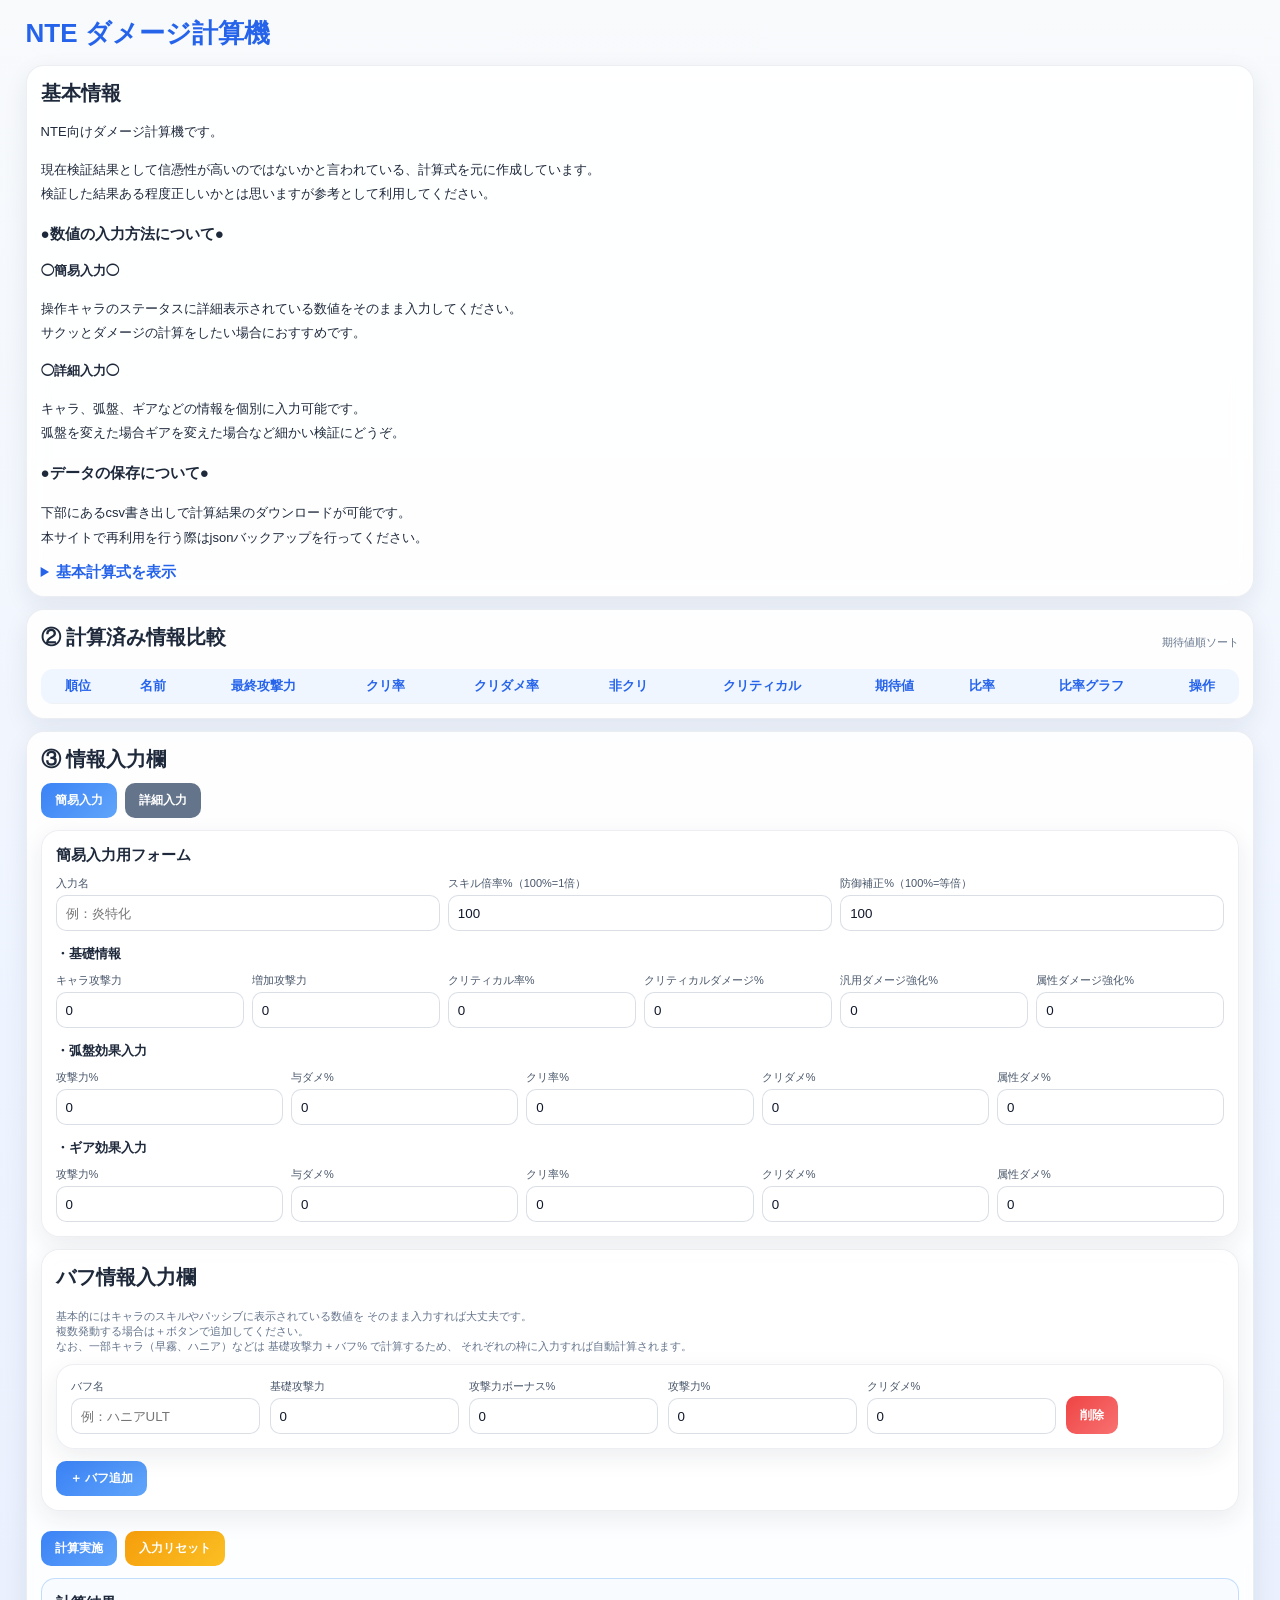
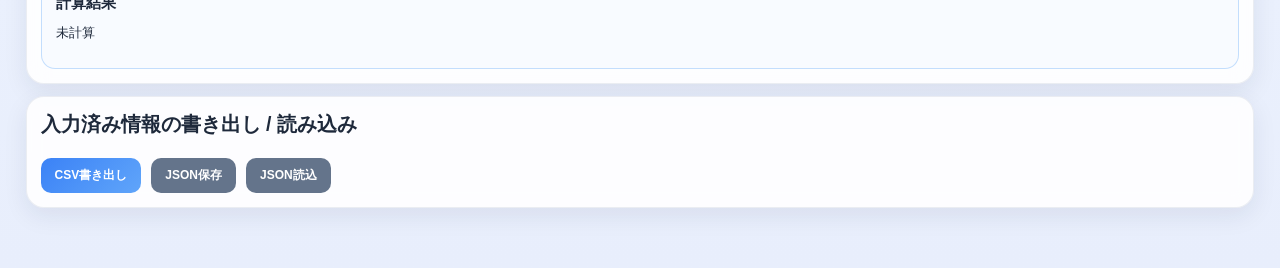
==== index.html @ d24cf403 "Add files via upload" ====
<!DOCTYPE html>
<html lang="ja">
<head>
<meta charset="UTF-8">
<meta name="viewport" content="width=device-width, initial-scale=1.0">
<title>NTE ダメージ計算機</title>
<style>
*{box-sizing:border-box}
body{
  margin:0;
  font-family:"Inter","Segoe UI",sans-serif;
  background:linear-gradient(180deg,#f8fafc,#eef4ff 55%,#e8eefc);
  color:#1e293b;
  font-size:13px;
}
.container{
  width:min(1500px,96%);
  margin:auto;
  padding:16px 0 48px;
}
h1{
  font-size:26px;
  margin:0 0 14px;
  font-weight:800;
  color:#2563eb;
}
.card{
  background:rgba(255,255,255,.88);
  backdrop-filter:blur(10px);
  border:1px solid rgba(148,163,184,.18);
  border-radius:18px;
  padding:14px;
  margin-bottom:12px;
  box-shadow:0 8px 24px rgba(30,41,59,.08);
}
h2,h3,h4{
  margin:0 0 10px;
  color:#1e293b;
}
.grid{display:grid;gap:8px}
.grid-2{grid-template-columns:repeat(auto-fit,minmax(200px,1fr))}
.grid-3{grid-template-columns:repeat(auto-fit,minmax(150px,1fr))}
label{
  display:flex;
  flex-direction:column;
  gap:4px;
  color:#475569;
  font-size:11px;
}
input,textarea{
  background:#ffffff;
  border:1px solid rgba(148,163,184,.35);
  border-radius:10px;
  padding:9px;
  color:#0f172a;
  min-height:36px;
}
input:focus,textarea:focus{
  outline:none;
  border-color:#60a5fa;
  box-shadow:0 0 0 2px rgba(96,165,250,.18);
}
button{
  border:none;
  border-radius:10px;
  padding:9px 14px;
  font-weight:700;
  cursor:pointer;
  transition:.16s;
  font-size:12px;
}
button:hover{
  transform:translateY(-1px);
  filter:brightness(1.04);
}
.primary{background:linear-gradient(135deg,#3b82f6,#60a5fa);color:white}
.success{background:linear-gradient(135deg,#10b981,#34d399);color:white}
.warn{background:linear-gradient(135deg,#f59e0b,#fbbf24);color:white}
.danger{background:linear-gradient(135deg,#ef4444,#f87171);color:white}
.secondary{background:#64748b;color:white}
.flex{display:flex;gap:8px;flex-wrap:wrap}
.table-wrap{overflow:auto;border-radius:12px}
table{width:100%;border-collapse:collapse}
th,td{
  padding:8px;
  text-align:center;
  border-bottom:1px solid rgba(148,163,184,.14);
  white-space:nowrap;
}
th{
  background:#eff6ff;
  position:sticky;
  top:0;
  z-index:1;
  color:#2563eb;
}
tr:hover td{background:#f8fbff}
.result-box{
  background:#f8fbff;
  border:1px solid rgba(96,165,250,.35);
  border-radius:14px;
  padding:14px;
  margin-top:12px;
}
.buff-card{
  background:#f8fbff;
  border:1px solid rgba(148,163,184,.12);
  border-radius:12px;
  padding:10px;
  margin-bottom:8px;
}
summary{
  cursor:pointer;
  font-size:15px;
  font-weight:700;
  color:#2563eb;
}
hr{
  border:none;
  border-top:1px solid rgba(148,163,184,.18);
  margin:10px 0;
}
.rank1 td{
  background:#eff6ff;
  box-shadow:inset 0 0 0 1px rgba(96,165,250,.4);
}
.progress-wrap{
  width:120px;
  height:10px;
  background:#dbeafe;
  border-radius:999px;
  overflow:hidden;
  margin:auto;
}
.progress-bar{
  height:100%;
  background:linear-gradient(90deg,#3b82f6,#93c5fd);
}
.compact-title{
  display:flex;
  justify-content:space-between;
  align-items:center;
  margin-bottom:8px;
}
.small{
  color:#64748b;
  font-size:11px;
}
</style>
</head>
<body>
<div class="container">
  <h1>NTE ダメージ計算機</h1>

  <div class="card">
<h2>基本情報</h2>
<div style="line-height:1.9">
<p>NTE向けダメージ計算機です。</p>
<p>現在検証結果として信憑性が高いのではないかと言われている、計算式を元に作成しています。<br>検証した結果ある程度正しいかとは思いますが参考として利用してください。</p>
<h3>●数値の入力方法について●</h3>
<h4>◯簡易入力◯</h4>
<p>操作キャラのステータスに詳細表示されている数値をそのまま入力してください。<br>サクッとダメージの計算をしたい場合におすすめです。</p>
<h4>◯詳細入力◯</h4>
<p>キャラ、弧盤、ギアなどの情報を個別に入力可能です。<br>弧盤を変えた場合ギアを変えた場合など細かい検証にどうぞ。</p>
<h3>●データの保存について●</h3>
<p>下部にあるcsv書き出しで計算結果のダウンロードが可能です。<br>本サイトで再利用を行う際はjsonバックアップを行ってください。</p>
</div>
<details style="margin-top:12px">
<summary>基本計算式を表示</summary>
<div style="margin-top:12px;line-height:1.9">
<p>●基本計算式●</p>
<p>ダメージ = 攻撃力 × スキル倍率 × ダメージ補正 × クリティカル補正 × 防御補正</p>
<p>① 攻撃力 = 基礎攻撃力 × (1 + 攻撃力バフ%) + ギア攻撃力 + バフなどの実数値加算攻撃力<br>基礎攻撃力 = キャラ攻撃力 + 弧盤攻撃力</p>
<p>② 防御補正 = 敵防御補正（デフォルト1.0）</p>
<p>③ ダメージ補正 = (1 + 加算ダメージバフ)<br>加算ダメージバフ = 汎用ダメージ + 属性ダメージ + 与ダメージ + 特効ダメージ</p>
<p>④ クリティカル補正 = 1 + クリティカルダメージ%</p>
</div>
</details>
</div>

<div class="card">

  <div class="compact-title">
    <h2>② 計算済み情報比較</h2>
    <div class="small">期待値順ソート</div>
  </div>

  <div class="table-wrap">

    <table id="compareTable">

      <thead>
        <tr>
          <th>順位</th>
          <th>名前</th>
          <th>最終攻撃力</th>
          <th>クリ率</th>
          <th>クリダメ率</th>
          <th>非クリ</th>
          <th>クリティカル</th>
          <th>期待値</th>
          <th>比率</th>
          <th>比率グラフ</th>
          <th>操作</th>
        </tr>
      </thead>

      <tbody id="compareTableBody"></tbody>

    </table>

  </div>

</div>

  <div class="card">
    <h2>③ 情報入力欄</h2>

<div class="flex" style="margin-bottom:12px">
  <button class="primary" id="showSimpleBtn" onclick="switchFormMode('simple')">簡易入力</button>
  <button class="secondary" id="showDetailBtn" onclick="switchFormMode('detail')">詳細入力</button>
</div>

<div id="simpleFormSection" class="card">
  <h3>簡易入力用フォーム</h3>

  <div class="grid grid-3">
    <label>入力名
      <input
  type="text"
  id="simpleBuildName"
  placeholder="例：炎特化"
  oninput="this.value=this.value.replace(/'/g,'')">
    </label>

    <label>スキル倍率%（100%=1倍）
      <input type="number" id="simpleSkillMultiplier" value="100">
    </label>

    <label>防御補正%（100%=等倍）
      <input type="number" id="simpleDefMultiplier" value="100">
    </label>
  </div>

  <h4 style="margin-top:14px">・基礎情報</h4>
  <div class="grid grid-3">
    <label>キャラ攻撃力
      <input type="number" id="simpleAtk" value="0">
    </label>

    <label>増加攻撃力
      <input type="number" id="simpleGearFlatAtk" value="0">
    </label>

    <label>クリティカル率%
      <input type="number" id="simpleCritRate" value="0">
    </label>

    <label>クリティカルダメージ%
      <input type="number" id="simpleCritDamage" value="0">
    </label>

    <label>汎用ダメージ強化%
      <input type="number" id="simpleGeneralDamage" value="0">
    </label>

    <label>属性ダメージ強化%
      <input type="number" id="simpleElementDamage" value="0">
    </label>
  </div>

  <h4 style="margin-top:14px">・弧盤効果入力</h4>
  <div class="grid grid-3">
    <label>攻撃力%
      <input type="number" id="simpleArcAtkPercent" value="0">
    </label>

    <label>与ダメ%
      <input type="number" id="simpleArcDamage" value="0">
    </label>

    <label>クリ率%
      <input type="number" id="simpleArcCritRate" value="0">
    </label>

    <label>クリダメ%
      <input type="number" id="simpleArcCritDamage" value="0">
    </label>

    <label>属性ダメ%
      <input type="number" id="simpleArcElement" value="0">
    </label>
  </div>

  <h4 style="margin-top:14px">・ギア効果入力</h4>
  <div class="grid grid-3">
    <label>攻撃力%
      <input type="number" id="simpleGearAtkPercent" value="0">
    </label>

    <label>与ダメ%
      <input type="number" id="simpleGearDamage" value="0">
    </label>

    <label>クリ率%
      <input type="number" id="simpleGearCritRate" value="0">
    </label>

    <label>クリダメ%
      <input type="number" id="simpleGearCritDamage" value="0">
    </label>

    <label>属性ダメ%
      <input type="number" id="simpleGearElement" value="0">
    </label>
  </div>
</div>

<div id="detailFormSection" class="card" style="display:none">
<h3>詳細入力用フォーム</h3>
<div style="margin-top:12px">

    <div class="grid grid-2">
      <label>
        入力名
        <input
  type="text"
  id="buildName"
  placeholder="例：炎ビルド Ver1"
  oninput="this.value=this.value.replace(/'/g,'')">
      </label>

      <label>
        スキル倍率%（100% = 1倍）
        <input type="number" id="skillMultiplier" value="100" step="0.1">
      </label>

      <label>
        防御補正%（100% = 等倍）
        <input type="number" id="defMultiplier" value="100" step="0.1">
      </label>
    </div>

    <h3>【操作キャラ】</h3>
    <div class="grid grid-3">
      <label>攻撃力<input type="number" id="charAtk" value="0"></label>
      <label>クリ率%<input type="number" id="charCrit" value="0"></label>
      <label>クリダメ%<input type="number" id="charCritDmg" value="0"></label>
    </div>

    <h3>【弧盤】</h3>
    <h4>メイン効果</h4>
    <div class="grid grid-3">
      <label>攻撃力<input type="number" id="arcAtk" value="0"></label>
      <label>攻撃力%<input type="number" id="arcAtkPercent" value="0"></label>
      <label>クリ率%<input type="number" id="arcCrit" value="0"></label>
      <label>クリダメ%<input type="number" id="arcCritDmg" value="0"></label>
    </div>

    <h4>効果</h4>
    <div class="grid grid-3">
      <label>攻撃力%<input type="number" id="arcEffectAtk" value="0"></label>
      <label>与ダメ%<input type="number" id="arcDamage" value="0"></label>
      <label>クリダメ%<input type="number" id="arcEffectCritDmg" value="0"></label>
      <label>特効ダメ%<input type="number" id="specialDamage" value="0"></label>
    </div>

    <h3>【ギア】</h3>
    <h4>効果</h4>
    <div class="grid grid-3">
      <label>攻撃力%<input type="number" id="gearAtkPercent" value="0"></label>
      <label>属性ダメ%<input type="number" id="gearElementDamage" value="0"></label>
      <label>クリ率%<input type="number" id="gearCrit" value="0"></label>
      <label>クリダメ%<input type="number" id="gearCritDmg" value="0"></label>
    </div>

    <h4>ステータスバフ</h4>
    <div class="grid grid-3">
      <label>ギア攻撃力(実数値)<input type="number" id="gearFlatAtk" value="0"></label>
      <label>攻撃力%<input type="number" id="gearStatAtkPercent" value="0"></label>
      <label>汎用ダメ%<input type="number" id="gearGeneralDamage" value="0"></label>
      <label>クリ率%<input type="number" id="gearStatCrit" value="0"></label>
      <label>クリダメ%<input type="number" id="gearStatCritDmg" value="0"></label>
    </div>

    </div>
</div>

<div class="card">

  <div class="compact-title">
    <h2>バフ情報入力欄</h2>
  </div>

  <div class="small" style="margin-bottom:10px">

    基本的にはキャラのスキルやパッシブに表示されている数値を
    そのまま入力すれば大丈夫です。<br>

    複数発動する場合は＋ボタンで追加してください。<br>

    なお、一部キャラ（早霧、ハニア）などは
    基礎攻撃力 + バフ% で計算するため、
    それぞれの枠に入力すれば自動計算されます。

  </div>

  <div id="buffContainer"></div>

  <div style="margin-top:10px">

    <button
      type="button"
      class="primary"
      onclick="addBuffCard()">

      ＋ バフ追加

    </button>

  </div>

</div>

    <div class="flex" style="margin-top:20px;align-items:center">
      

      <button class="primary" onclick="calculateDamage()">計算実施</button>
      <button class="warn" onclick="resetForm()">入力リセット</button>
    </div>

    <div class="result-box" id="resultBox">
      <h3>計算結果</h3>
      <div id="resultContent">未計算</div>
      <div id="recommendContent" style="margin-top:12px"></div>
    </div>
  </div>

<!-- =========================================
     保存 / 読込
========================================= -->

<div class="card">

  <div class="compact-title">
    <h2>入力済み情報の書き出し / 読み込み</h2>
  </div>

  <div
    style="
      display:flex;
      gap:10px;
      flex-wrap:wrap;
      margin-top:10px;
    ">

    <button
      class="primary"
      type="button"
      onclick="exportCSV()">

      CSV書き出し

    </button>

    <button
      class="secondary"
      type="button"
      onclick="exportJSON()">

      JSON保存

    </button>

<button
  class="secondary"
  type="button"
  onclick="document.getElementById('jsonFileInput').click()">

  JSON読込

</button>

<input
  id="jsonFileInput"
  type="file"
  accept=".json"
  onchange="importJSON(event)"
  style="display:none">

  </div>

</div>

<script>
/* =========================================
   NTE DAMAGE CALCULATOR
   CLEAN COMPLETE SCRIPT
========================================= */

/* =========================================
   状態管理
========================================= */

let currentFormMode = 'simple';
let savedBuilds = [];

/* =========================================
   共通
========================================= */

function getNumber(id){
  return Number(
    document.getElementById(id)?.value || 0
  );
}

/* =========================================
   フォーム切替
========================================= */

function switchFormMode(mode){

  currentFormMode = mode;

  const simpleSection =
    document.getElementById('simpleFormSection');

  const detailSection =
    document.getElementById('detailFormSection');

  const simpleBtn =
    document.getElementById('showSimpleBtn');

  const detailBtn =
    document.getElementById('showDetailBtn');

  if(simpleSection){
    simpleSection.style.display =
      mode === 'simple'
        ? 'block'
        : 'none';
  }

  if(detailSection){
    detailSection.style.display =
      mode === 'detail'
        ? 'block'
        : 'none';
  }

  if(simpleBtn){
    simpleBtn.className =
      mode === 'simple'
        ? 'primary'
        : 'secondary';
  }

  if(detailBtn){
    detailBtn.className =
      mode === 'detail'
        ? 'primary'
        : 'secondary';
  }
}

/* =========================================
   バフ取得
========================================= */

function getBuffs(){


  const buffs = [];

  document
    .querySelectorAll('.buff-row')
    .forEach(row => {

      buffs.push({

name:
  row.querySelector('.buff-name')
    ?.value || '',

        baseAtk:
          Number(
            row.querySelector('.buff-base-atk')
              ?.value || 0
          ),

        skillAtk:
          Number(
            row.querySelector('.buff-ratio')
              ?.value || 0
          ),

        atkPercent:
          Number(
            row.querySelector('.buff-atk-percent')
              ?.value || 0
          ),

        critDmg:
          Number(
            row.querySelector('.buff-crit-dmg')
              ?.value || 0
          )

      });

    });

  return buffs;
}

/* =========================================
   メイン計算
========================================= */

function calculateDamage(){

  let buildName = '未命名';

  let finalAtk = 0;

  let critRate = 0;
  let critDamage = 0;

let additiveDamage = 0;

let atkPercent = 0;

let skillMultiplier = 1;
let defenseMultiplier = 1;

  /* =====================================
     簡易入力
  ===================================== */

  if(currentFormMode === 'simple'){

    buildName =
      document.getElementById(
        'simpleBuildName'
      )?.value.trim();

    if(!buildName){
      alert('入力名を設定してください');
      return;
    }

    const characterAtk =
      getNumber('simpleAtk');

    const gearFlatAtk =
      getNumber('simpleGearFlatAtk');

    atkPercent = (

      getNumber('simpleArcAtkPercent') +

      getNumber('simpleGearAtkPercent') +

      getBuffs().reduce(
        (sum,b)=>sum+b.atkPercent,
        0
      )

    ) / 100;

    critRate = Math.min(
      100,

      getNumber('simpleCritRate') +

      getNumber('simpleArcCritRate') +

      getNumber('simpleGearCritRate')

    );

    critDamage = (

      getNumber('simpleCritDamage') +

      getNumber('simpleArcCritDamage') +

      getNumber('simpleGearCritDamage') +

      getBuffs().reduce(
        (sum,b)=>sum+b.critDmg,
        0
      )

    ) / 100;

    additiveDamage = (

      getNumber('simpleGeneralDamage') +

      getNumber('simpleElementDamage') +

      getNumber('simpleArcDamage') +

      getNumber('simpleArcElement') +

      getNumber('simpleGearDamage') +

      getNumber('simpleGearElement')

    ) / 100;

    skillMultiplier =
      getNumber(
        'simpleSkillMultiplier'
      ) / 100;

    defenseMultiplier =
      getNumber(
        'simpleDefMultiplier'
      ) / 100;

    const flatBuffAtk =
      getBuffs().reduce(
        (sum,b)=>
          sum + (
            b.baseAtk *
            (b.skillAtk / 100)
          ),
        0
      );

    finalAtk =

      (
        characterAtk *
        (1 + atkPercent)
      )

      +

      gearFlatAtk

      +

      flatBuffAtk;
  }

  /* =====================================
     詳細入力
  ===================================== */

  else {

    buildName =
      document.getElementById(
        'buildName'
      )?.value.trim();

    if(!buildName){
      alert('入力名を設定してください');
      return;
    }

    const charAtk =
      getNumber('charAtk');

    const arcAtk =
      getNumber('arcAtk');

    const baseAtk =
      charAtk + arcAtk;

    atkPercent = (

      getNumber('arcAtkPercent') +

      getNumber('arcEffectAtk') +

      getNumber('gearAtkPercent') +

      getNumber('gearStatAtkPercent') +

      getBuffs().reduce(
        (sum,b)=>sum+b.atkPercent,
        0
      )

    ) / 100;

    const flatGearAtk =
      getNumber('gearFlatAtk');

    const flatSkillAtk =
      getBuffs().reduce(
        (sum,b)=>
          sum + (
            b.baseAtk *
            (b.skillAtk / 100)
          ),
        0
      );

    finalAtk =

      (
        baseAtk *
        (1 + atkPercent)
      )

      +

      flatGearAtk

      +

      flatSkillAtk;

    additiveDamage = (

      getNumber('gearGeneralDamage') +

      getNumber('gearElementDamage') +

      getNumber('arcDamage') +

      getNumber('specialDamage')

    ) / 100;

    critRate = Math.min(
      100,

      getNumber('charCrit') +

      getNumber('arcCrit') +

      getNumber('gearCrit') +

      getNumber('gearStatCrit')
    );

    critDamage = (

      getNumber('charCritDmg') +

      getNumber('arcCritDmg') +

      getNumber('arcEffectCritDmg') +

      getNumber('gearCritDmg') +

      getNumber('gearStatCritDmg') +

      getBuffs().reduce(
        (sum,b)=>sum+b.critDmg,
        0
      )

    ) / 100;

    skillMultiplier =
      getNumber('skillMultiplier') / 100;

    defenseMultiplier =
      getNumber('defMultiplier') / 100;
  }

const atkPercentDisplay =
  (atkPercent * 100).toFixed(1);

const additiveDamageDisplay =
  (additiveDamage * 100).toFixed(1);

const critDamageDisplay =
  (critDamage * 100).toFixed(1);

  /* =====================================
     ダメージ計算
  ===================================== */

  const damageMultiplier =
    1 + additiveDamage;

  const expectedCritMultiplier =
    1 + (
      (critRate / 100)
      * critDamage
    );

  const nonCritDamage =

    finalAtk

    *

    skillMultiplier

    *

    damageMultiplier

    *

    defenseMultiplier;

  const critDamageValue =

    nonCritDamage

    *

    (1 + critDamage);

  const expectedDamage =

    nonCritDamage

    *

    expectedCritMultiplier;

/* =====================================
   伸び率分析
===================================== */

const currentExpected =
  expectedDamage;

/* 攻撃% +1% */

const atkUpExpected =

  (
    nonCritDamage
    *
    (
      (
        finalAtk * 0.01
      ) / finalAtk
      + 1
    )
  )

  *

  expectedCritMultiplier;

/* ダメバフ +1% */

const dmgBuffExpected =

  finalAtk

  *

  skillMultiplier

  *

  (damageMultiplier + 0.01)

  *

  defenseMultiplier

  *

  expectedCritMultiplier;

/* クリダメ +1% */

const critDmgExpected =

  nonCritDamage

  *

  (
    1 +
    (
      (critRate / 100)
      *
      (critDamage + 0.01)
    )
  );

/* 上昇率 */

const atkGain =
  atkUpExpected -
  currentExpected;

const dmgGain =
  dmgBuffExpected -
  currentExpected;

const critGain =
  critDmgExpected -
  currentExpected;

/* 最大判定 */

let recommendText = '';

if(
  atkGain >= dmgGain &&
  atkGain >= critGain
){

  recommendText =
    '現在は「攻撃力%」を伸ばす効率が最も高いです。';

}
else if(
  dmgGain >= critGain
){

  recommendText =
    '現在は「ダメージバフ」を伸ばす効率が最も高いです。';

}
else{

  recommendText =
    '現在は「クリティカルダメージ」を伸ばす効率が最も高いです。';

}

/* =====================================
   結果表示
===================================== */

document.getElementById(
  'resultContent'
).innerHTML = `

  <p>
    <b>最終攻撃力:</b>
    ${Math.round(finalAtk).toLocaleString()}
  </p>

  <p style="font-size:12px;color:#64748b">
    (
      基礎攻撃力 × (1 + 攻撃力%)
    )
    + 実数攻撃力
  </p>

  <p style="font-size:12px;color:#64748b">
    (
      ${Math.round(
        currentFormMode === 'simple'
          ? getNumber('simpleAtk')
          : (
              getNumber('charAtk') +
              getNumber('arcAtk')
            )
      ).toLocaleString()}
      ×
      (1 + ${atkPercentDisplay}%)
    )
    +
    ${Math.round(
      currentFormMode === 'simple'
        ? getNumber('simpleGearFlatAtk')
        : getNumber('gearFlatAtk')
    ).toLocaleString()}
  </p>

  <hr>

  <p>
    <b>非クリダメージ:</b>
    ${Math.round(nonCritDamage).toLocaleString()}
  </p>

  <p style="font-size:12px;color:#64748b">
    ${Math.round(finalAtk).toLocaleString()}
    ×
    ${skillMultiplier.toFixed(2)}
    ×
    (1 + ${additiveDamageDisplay}%)
    ×
    ${defenseMultiplier.toFixed(2)}
  </p>

  <hr>

  <p>
    <b>クリティカルダメージ:</b>
    ${Math.round(critDamageValue).toLocaleString()}
  </p>

  <p style="font-size:12px;color:#64748b">
    ${Math.round(nonCritDamage).toLocaleString()}
    ×
    (1 + ${critDamageDisplay}%)
  </p>

  <hr>

  <p>
    <b>期待値ダメージ:</b>
    ${Math.round(expectedDamage).toLocaleString()}
  </p>

  <p style="font-size:12px;color:#64748b">
    ${Math.round(nonCritDamage).toLocaleString()}
    ×
    (
      1 +
      (
        ${critRate.toFixed(1)}%
        ×
        ${critDamageDisplay}%
      )
    )
  </p>

  <hr>

  <div class="formula-box">

    <b>推奨分析</b><br><br>

    ${recommendText}<br><br>

    攻撃力% +1%：
    +${Math.round(atkGain).toLocaleString()}<br>

    ダメージバフ +1%：
    +${Math.round(dmgGain).toLocaleString()}<br>

    クリダメ +1%：
    +${Math.round(critGain).toLocaleString()}

    <br><br>

    現在比率<br>

    攻撃力%：
    ${atkPercentDisplay}%<br>

    ダメージバフ：
    ${additiveDamageDisplay}%<br>

    クリダメ：
    ${critDamageDisplay}%

    ${
      critRate < 70
      ? `
      <br><br>
      <span style="color:#f59e0b">
        ※クリティカル率が低めです
      </span>
      `
      : ''
    }

    ${
      critRate >= 100
      ? `
      <br><br>
      <span style="color:#ef4444">
        ※クリティカル率が100%を超えています
      </span>
      `
      : ''
    }

  </div>

`;

  /* =====================================
     保存
  ===================================== */

const buildData = {

  mode: currentFormMode,

  buildName,

  finalAtk,

  critRate,

  critDamage,

  additiveDamage,

  skillMultiplier,

  defenseMultiplier,

  nonCritDamage,

  critDamageValue,

  expectedDamage,

  formData: collectCurrentFormData(),

  buffs: getBuffs()

};

  const existingIndex =
    savedBuilds.findIndex(
      b => b.buildName === buildName
    );

  if(existingIndex >= 0){

    savedBuilds[existingIndex] =
      buildData;

  }else{

    savedBuilds.push(buildData);

  }

  renderBuildTable();

localStorage.setItem(
  'nte_saved_builds',
  JSON.stringify(savedBuilds)
);
}

function collectCurrentFormData(){

  const data = {};

  document
    .querySelectorAll('input')
    .forEach(el => {

      if(el.id){

        data[el.id] = el.value;

      }

    });

  return data;
}

function loadBuild(name){

  const build =
    savedBuilds.find(
      b => b.buildName === name
    );

  if(!build) return;

  /* =========================
     フォーム切替
  ========================= */

  switchFormMode(build.mode);

  /* =========================
     入力復元
  ========================= */

  Object.entries(build.formData)
    .forEach(([id,value]) => {

      const el =
        document.getElementById(id);

      if(el){

        el.value = value;

      }

    });

  /* =========================
     バフ復元
  ========================= */

  const wrap =
    document.getElementById(
      'buffContainer'
    );

  wrap.innerHTML = '';

  if(build.buffs?.length){

    build.buffs.forEach(buff => {

      addBuffCard();

      const rows =
        document.querySelectorAll(
          '.buff-row'
        );

      const row =
        rows[rows.length - 1];

      row.querySelector(
        '.buff-name'
      ).value =
        buff.name || '';

      row.querySelector(
        '.buff-base-atk'
      ).value =
        buff.baseAtk || 0;

      row.querySelector(
        '.buff-ratio'
      ).value =
        buff.skillAtk || 0;

      row.querySelector(
        '.buff-atk-percent'
      ).value =
        buff.atkPercent || 0;

      row.querySelector(
        '.buff-crit-dmg'
      ).value =
        buff.critDmg || 0;

    });

  } else {

    addBuffCard();

  }

  calculateDamage();
}

/* =========================================
   比較テーブル
========================================= */

function renderBuildTable(){

  const tbody =
    document.getElementById(
      'compareTableBody'
    );

  if(!tbody) return;

  tbody.innerHTML = '';

  if(savedBuilds.length === 0){
    return;
  }

  savedBuilds.sort(
    (a,b)=>
      b.expectedDamage -
      a.expectedDamage
  );

  const topDamage =
    savedBuilds[0].expectedDamage;

  savedBuilds.forEach((b,index)=>{

    const ratio =
      (
        b.expectedDamage /
        topDamage
      ) * 100;

    const tr =
      document.createElement('tr');

    if(index === 0){
      tr.classList.add('rank1');
    }

    tr.innerHTML = `

      <td>${index + 1}</td>

      <td>${b.buildName}</td>

      <td>${Math.round(b.finalAtk).toLocaleString()}</td>

      <td>${b.critRate.toFixed(1)}%</td>

      <td>${(b.critDamage*100).toFixed(1)}%</td>

      <td>${Math.round(b.nonCritDamage).toLocaleString()}</td>

      <td>${Math.round(b.critDamageValue).toLocaleString()}</td>

      <td>${Math.round(b.expectedDamage).toLocaleString()}</td>

      <td>${ratio.toFixed(1)}%</td>

      <td>
        <div class="progress-wrap">
          <div
            class="progress-bar"
            style="width:${ratio}%">
          </div>
        </div>
      </td>

<td>

  <button
    class="secondary"
    onclick="loadBuild('${b.buildName}')">

    読込

  </button>

  <button
    class="danger"
    onclick="deleteBuild('${b.buildName}')">

    削除

  </button>

</td>
    `;

    tbody.appendChild(tr);

  });
}

/* =========================================
   削除
========================================= */

function deleteBuild(name){

  savedBuilds =
    savedBuilds.filter(
      b => b.buildName !== name
    );

  renderBuildTable();
}

/* =========================================
   バフカード追加
========================================= */

function addBuffCard(){

  const wrap =
    document.getElementById('buffContainer');

  if(!wrap) return;

  const div =
    document.createElement('div');

  div.className = 'buff-row card';

  div.style.marginTop = '10px';

  div.innerHTML = `

    <div
      class="buff-inline"
      style="
        display:flex;
        gap:10px;
        flex-wrap:wrap;
        align-items:flex-end;
      ">

      <label style="min-width:140px">
        バフ名
        <input
          type="text"
          class="buff-name"
          placeholder="例：ハニアULT">
      </label>

      <label>
        基礎攻撃力
        <input
          type="number"
          class="buff-base-atk"
          value="0">
      </label>

      <label>
        攻撃力ボーナス%
        <input
          type="number"
          class="buff-ratio"
          value="0">
      </label>

      <label>
        攻撃力%
        <input
          type="number"
          class="buff-atk-percent"
          value="0">
      </label>

      <label>
        クリダメ%
        <input
          type="number"
          class="buff-crit-dmg"
          value="0">
      </label>

      <button
        class="danger"
        type="button"
        onclick="this.closest('.buff-row').remove()"
        style="height:38px">

        削除

      </button>

    </div>

  `;

  wrap.appendChild(div);
}

/* =========================================
   初期化
========================================= */

window.addEventListener('DOMContentLoaded', () => {

  switchFormMode('simple');

  /* 初期バフ1個 */

  if(
    document.querySelectorAll('.buff-row')
      .length === 0
  ){
    addBuffCard();
  }

  /* =========================
     自動保存読込
  ========================= */

  const autoSave =
    localStorage.getItem(
      'nte_saved_builds'
    );

  if(autoSave){

    try{

      savedBuilds =
        JSON.parse(autoSave);

    }catch(e){

      console.error(e);

    }

  }

  /* =========================
     テーブル描画
  ========================= */

  renderBuildTable();

});

/* =========================================
   CSV書き出し
========================================= */

function exportCSV(){

  if(savedBuilds.length === 0){

    alert('保存データがありません');

    return;
  }

  const sorted = [...savedBuilds]
    .sort(
      (a,b)=>
        b.expectedDamage -
        a.expectedDamage
    );

  const topDamage =
    sorted[0].expectedDamage;

  const rows = [];

  rows.push([

    '順位',
    '名前',
    '最終攻撃力',
    'クリ率',
    'クリダメ率',
    '非クリ',
    'クリティカル',
    '期待値',
    '比率',
    '比率グラフ',
    '操作'

  ]);

  sorted.forEach((b,index)=>{

    const ratio =
      (
        b.expectedDamage /
        topDamage
      ) * 100;

    const graph =
      '■'.repeat(
        Math.max(
          1,
          Math.round(ratio / 5)
        )
      );

    rows.push([

      index + 1,

      b.buildName,

      Math.round(b.finalAtk),

      `${b.critRate.toFixed(1)}%`,

      `${(b.critDamage * 100).toFixed(1)}%`,

      Math.round(b.nonCritDamage),

      Math.round(b.critDamageValue),

      Math.round(b.expectedDamage),

      `${ratio.toFixed(1)}%`,

      graph,

      ''

    ]);

  });

  const csv = rows
    .map(r =>
      r.map(v =>
        `"${String(v).replace(/"/g,'""')}"`
      ).join(',')
    )
    .join('\n');

  const blob =
    new Blob(
      [csv],
      {type:'text/csv;charset=utf-8;'}
    );

  const url =
    URL.createObjectURL(blob);

  const a =
    document.createElement('a');

  a.href = url;

  a.download =
    'nte_damage_compare.csv';

  a.click();

  URL.revokeObjectURL(url);
}

/* =========================================
   JSON保存
========================================= */

function exportJSON(){

  if(savedBuilds.length === 0){

    alert('保存データがありません');

    return;
  }

  const data = {

    version: 1,

    exportDate:
      new Date().toISOString(),

    builds:
      savedBuilds

  };

  const json =
    JSON.stringify(
      data,
      null,
      2
    );

  const blob =
    new Blob(
      [json],
      {
        type:'application/json'
      }
    );

  const url =
    URL.createObjectURL(blob);

  const a =
    document.createElement('a');

  a.href = url;

  a.download =
    'nte_damage_backup.json';

  a.click();

  URL.revokeObjectURL(url);
}

/* =========================================
   JSON読込
========================================= */

function importJSON(event){

  const file =
    event.target.files[0];

  if(!file) return;

  const reader =
    new FileReader();

  reader.onload = e => {

    try{

      const json =
        JSON.parse(e.target.result);

      if(
        !json.builds ||
        !Array.isArray(json.builds)
      ){

        alert(
          '不正なJSONです'
        );

        return;
      }

      savedBuilds =
        json.builds;

      renderBuildTable();

      /* 最初のデータを自動読込 */

      if(savedBuilds.length > 0){

        loadBuild(
          savedBuilds[0].buildName
        );

      }

      alert(
        'JSONを読み込みました'
      );

    }catch(error){

      console.error(error);

      alert(
        'JSON読込に失敗しました'
      );

    }

  };

  reader.readAsText(file);
}

function resetForm(){

  /* =====================================
     簡易入力フォーム
  ===================================== */

  document
    .querySelectorAll(
      '#simpleFormSection input'
    )
    .forEach(el => {

      if(el.type === 'number'){

        if(
          el.id === 'simpleSkillMultiplier' ||
          el.id === 'simpleDefMultiplier'
        ){

          el.value = 100;

        }else{

          el.value = 0;

        }

      }else{

        el.value = '';

      }

    });

  /* =====================================
     詳細入力フォーム
  ===================================== */

  document
    .querySelectorAll(
      '#detailFormSection input'
    )
    .forEach(el => {

      if(el.type === 'number'){

        if(
          el.id === 'skillMultiplier' ||
          el.id === 'defMultiplier'
        ){

          el.value = 100;

        }else{

          el.value = 0;

        }

      }else{

        el.value = '';

      }

    });

  /* =====================================
     バフフォーム
  ===================================== */

  const buffContainer =
    document.getElementById(
      'buffContainer'
    );

  buffContainer.innerHTML = '';

  addBuffCard();

  /* =====================================
     結果表示
  ===================================== */

  document.getElementById(
    'resultContent'
  ).innerHTML = '未計算';

  document.getElementById(
    'recommendContent'
  ).innerHTML = '';
}
function deleteBuild(name){

  savedBuilds =
    savedBuilds.filter(
      b => b.buildName !== name
    );

  renderBuildTable();

  localStorage.setItem(
    'nte_saved_builds',
    JSON.stringify(savedBuilds)
  );
}
</script>
</body>
</html>
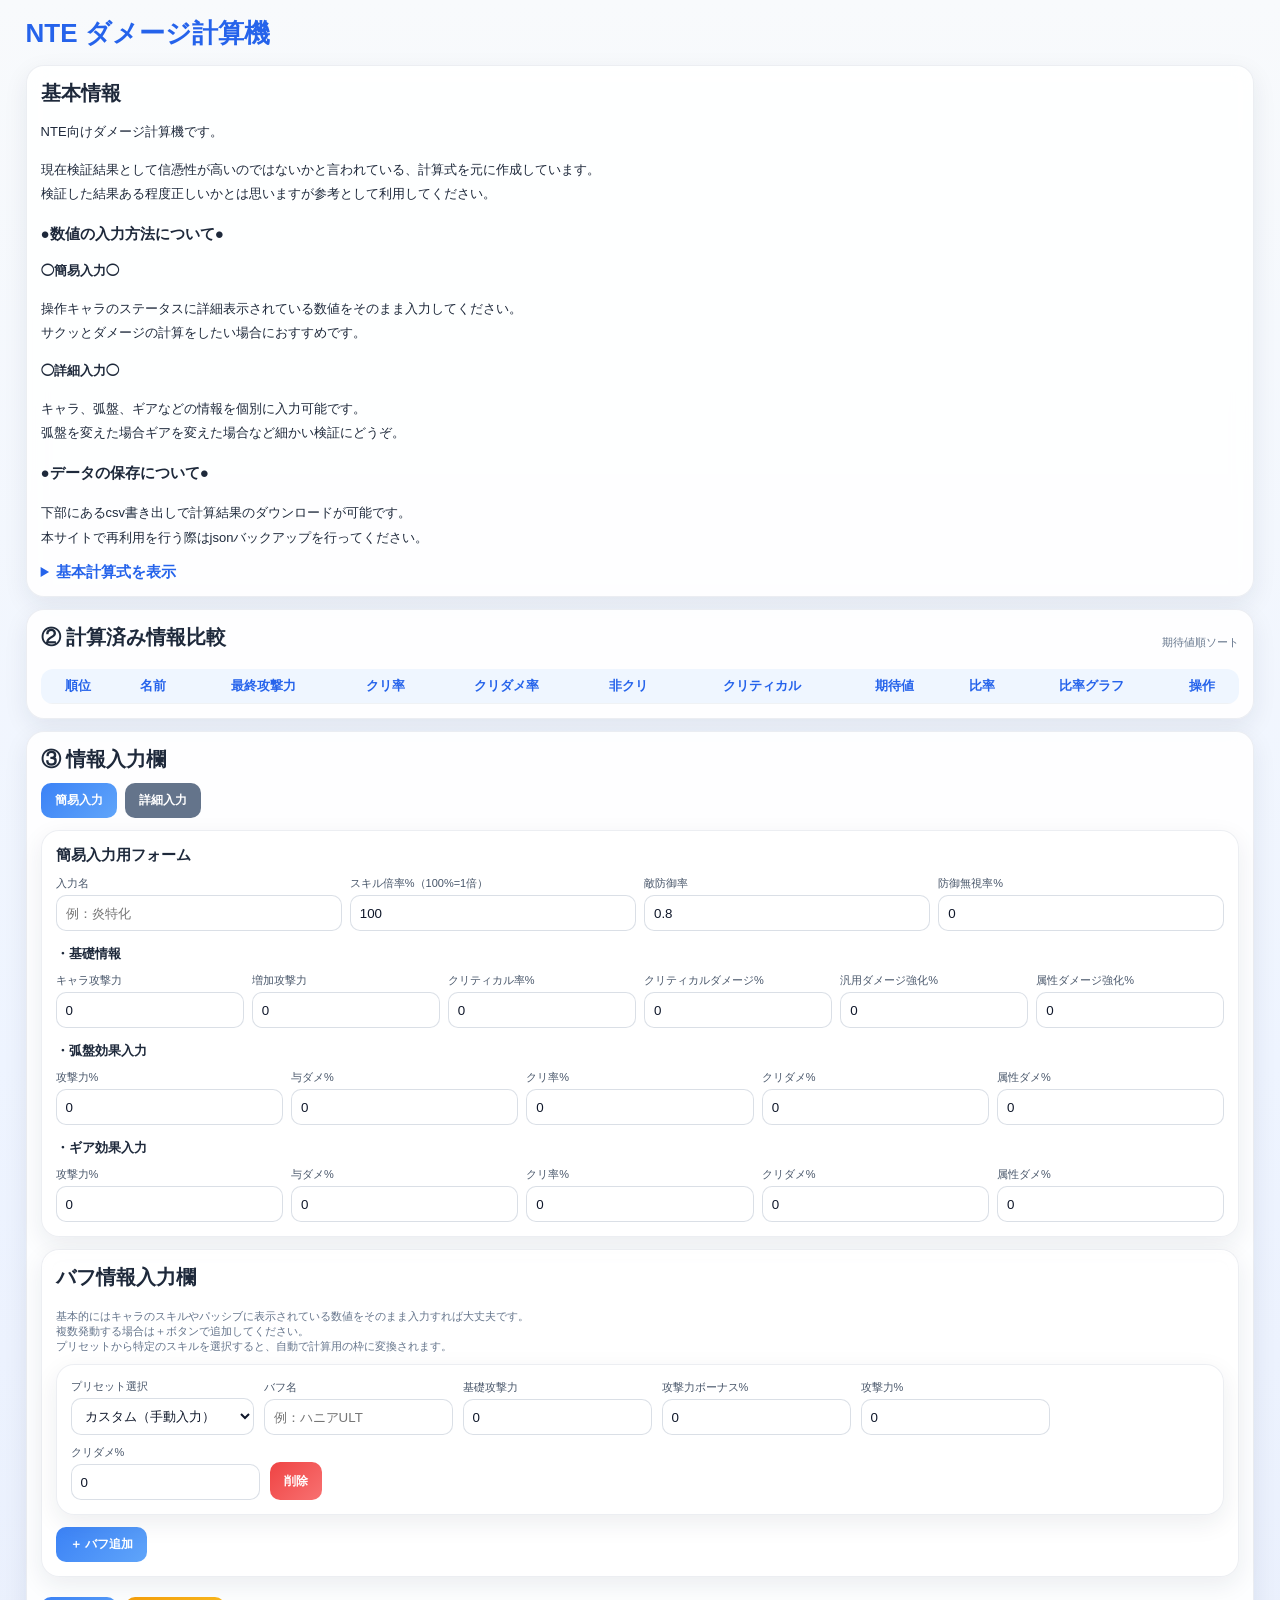
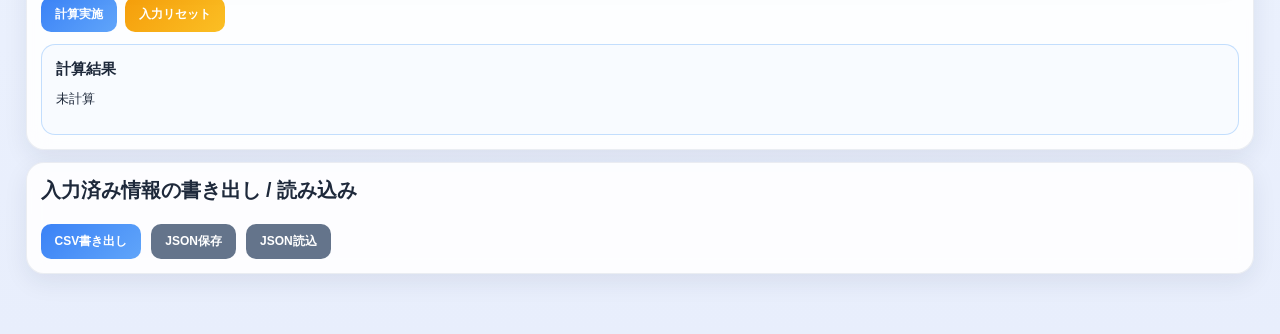
==== commit 137a563f: "Add files via upload 全体的にファイル形式を刷新。 バフリスト弧盤リストはまだ作成中。" ====
--- a/index.html
+++ b/index.html
@@ -1,1943 +1,243 @@
-<!DOCTYPE html>
-<html lang="ja">
-<head>
-<meta charset="UTF-8">
-<meta name="viewport" content="width=device-width, initial-scale=1.0">
-<title>NTE ダメージ計算機</title>
-<style>
-*{box-sizing:border-box}
-body{
-  margin:0;
-  font-family:"Inter","Segoe UI",sans-serif;
-  background:linear-gradient(180deg,#f8fafc,#eef4ff 55%,#e8eefc);
-  color:#1e293b;
-  font-size:13px;
-}
-.container{
-  width:min(1500px,96%);
-  margin:auto;
-  padding:16px 0 48px;
-}
-h1{
-  font-size:26px;
-  margin:0 0 14px;
-  font-weight:800;
-  color:#2563eb;
-}
-.card{
-  background:rgba(255,255,255,.88);
-  backdrop-filter:blur(10px);
-  border:1px solid rgba(148,163,184,.18);
-  border-radius:18px;
-  padding:14px;
-  margin-bottom:12px;
-  box-shadow:0 8px 24px rgba(30,41,59,.08);
-}
-h2,h3,h4{
-  margin:0 0 10px;
-  color:#1e293b;
-}
-.grid{display:grid;gap:8px}
-.grid-2{grid-template-columns:repeat(auto-fit,minmax(200px,1fr))}
-.grid-3{grid-template-columns:repeat(auto-fit,minmax(150px,1fr))}
-label{
-  display:flex;
-  flex-direction:column;
-  gap:4px;
-  color:#475569;
-  font-size:11px;
-}
-input,textarea{
-  background:#ffffff;
-  border:1px solid rgba(148,163,184,.35);
-  border-radius:10px;
-  padding:9px;
-  color:#0f172a;
-  min-height:36px;
-}
-input:focus,textarea:focus{
-  outline:none;
-  border-color:#60a5fa;
-  box-shadow:0 0 0 2px rgba(96,165,250,.18);
-}
-button{
-  border:none;
-  border-radius:10px;
-  padding:9px 14px;
-  font-weight:700;
-  cursor:pointer;
-  transition:.16s;
-  font-size:12px;
-}
-button:hover{
-  transform:translateY(-1px);
-  filter:brightness(1.04);
-}
-.primary{background:linear-gradient(135deg,#3b82f6,#60a5fa);color:white}
-.success{background:linear-gradient(135deg,#10b981,#34d399);color:white}
-.warn{background:linear-gradient(135deg,#f59e0b,#fbbf24);color:white}
-.danger{background:linear-gradient(135deg,#ef4444,#f87171);color:white}
-.secondary{background:#64748b;color:white}
-.flex{display:flex;gap:8px;flex-wrap:wrap}
-.table-wrap{overflow:auto;border-radius:12px}
-table{width:100%;border-collapse:collapse}
-th,td{
-  padding:8px;
-  text-align:center;
-  border-bottom:1px solid rgba(148,163,184,.14);
-  white-space:nowrap;
-}
-th{
-  background:#eff6ff;
-  position:sticky;
-  top:0;
-  z-index:1;
-  color:#2563eb;
-}
-tr:hover td{background:#f8fbff}
-.result-box{
-  background:#f8fbff;
-  border:1px solid rgba(96,165,250,.35);
-  border-radius:14px;
-  padding:14px;
-  margin-top:12px;
-}
-.buff-card{
-  background:#f8fbff;
-  border:1px solid rgba(148,163,184,.12);
-  border-radius:12px;
-  padding:10px;
-  margin-bottom:8px;
-}
-summary{
-  cursor:pointer;
-  font-size:15px;
-  font-weight:700;
-  color:#2563eb;
-}
-hr{
-  border:none;
-  border-top:1px solid rgba(148,163,184,.18);
-  margin:10px 0;
-}
-.rank1 td{
-  background:#eff6ff;
-  box-shadow:inset 0 0 0 1px rgba(96,165,250,.4);
-}
-.progress-wrap{
-  width:120px;
-  height:10px;
-  background:#dbeafe;
-  border-radius:999px;
-  overflow:hidden;
-  margin:auto;
-}
-.progress-bar{
-  height:100%;
-  background:linear-gradient(90deg,#3b82f6,#93c5fd);
-}
-.compact-title{
-  display:flex;
-  justify-content:space-between;
-  align-items:center;
-  margin-bottom:8px;
-}
-.small{
-  color:#64748b;
-  font-size:11px;
-}
-</style>
-</head>
-<body>
-<div class="container">
-  <h1>NTE ダメージ計算機</h1>
-
-  <div class="card">
-<h2>基本情報</h2>
-<div style="line-height:1.9">
-<p>NTE向けダメージ計算機です。</p>
-<p>現在検証結果として信憑性が高いのではないかと言われている、計算式を元に作成しています。<br>検証した結果ある程度正しいかとは思いますが参考として利用してください。</p>
-<h3>●数値の入力方法について●</h3>
-<h4>◯簡易入力◯</h4>
-<p>操作キャラのステータスに詳細表示されている数値をそのまま入力してください。<br>サクッとダメージの計算をしたい場合におすすめです。</p>
-<h4>◯詳細入力◯</h4>
-<p>キャラ、弧盤、ギアなどの情報を個別に入力可能です。<br>弧盤を変えた場合ギアを変えた場合など細かい検証にどうぞ。</p>
-<h3>●データの保存について●</h3>
-<p>下部にあるcsv書き出しで計算結果のダウンロードが可能です。<br>本サイトで再利用を行う際はjsonバックアップを行ってください。</p>
-</div>
-<details style="margin-top:12px">
-<summary>基本計算式を表示</summary>
-<div style="margin-top:12px;line-height:1.9">
-<p>●基本計算式●</p>
-<p>ダメージ = 攻撃力 × スキル倍率 × ダメージ補正 × クリティカル補正 × 防御補正</p>
-<p>① 攻撃力 = 基礎攻撃力 × (1 + 攻撃力バフ%) + ギア攻撃力 + バフなどの実数値加算攻撃力<br>基礎攻撃力 = キャラ攻撃力 + 弧盤攻撃力</p>
-<p>② 防御補正 = 敵防御補正（デフォルト1.0）</p>
-<p>③ ダメージ補正 = (1 + 加算ダメージバフ)<br>加算ダメージバフ = 汎用ダメージ + 属性ダメージ + 与ダメージ + 特効ダメージ</p>
-<p>④ クリティカル補正 = 1 + クリティカルダメージ%</p>
-</div>
-</details>
-</div>
-
-<div class="card">
-
-  <div class="compact-title">
-    <h2>② 計算済み情報比較</h2>
-    <div class="small">期待値順ソート</div>
-  </div>
-
-  <div class="table-wrap">
-
-    <table id="compareTable">
-
-      <thead>
-        <tr>
-          <th>順位</th>
-          <th>名前</th>
-          <th>最終攻撃力</th>
-          <th>クリ率</th>
-          <th>クリダメ率</th>
-          <th>非クリ</th>
-          <th>クリティカル</th>
-          <th>期待値</th>
-          <th>比率</th>
-          <th>比率グラフ</th>
-          <th>操作</th>
-        </tr>
-      </thead>
-
-      <tbody id="compareTableBody"></tbody>
-
-    </table>
-
-  </div>
-
-</div>
-
-  <div class="card">
-    <h2>③ 情報入力欄</h2>
-
-<div class="flex" style="margin-bottom:12px">
-  <button class="primary" id="showSimpleBtn" onclick="switchFormMode('simple')">簡易入力</button>
-  <button class="secondary" id="showDetailBtn" onclick="switchFormMode('detail')">詳細入力</button>
-</div>
-
-<div id="simpleFormSection" class="card">
-  <h3>簡易入力用フォーム</h3>
-
-  <div class="grid grid-3">
-    <label>入力名
-      <input
-  type="text"
-  id="simpleBuildName"
-  placeholder="例：炎特化"
-  oninput="this.value=this.value.replace(/'/g,'')">
-    </label>
-
-    <label>スキル倍率%（100%=1倍）
-      <input type="number" id="simpleSkillMultiplier" value="100">
-    </label>
-
-    <label>防御補正%（100%=等倍）
-      <input type="number" id="simpleDefMultiplier" value="100">
-    </label>
-  </div>
-
-  <h4 style="margin-top:14px">・基礎情報</h4>
-  <div class="grid grid-3">
-    <label>キャラ攻撃力
-      <input type="number" id="simpleAtk" value="0">
-    </label>
-
-    <label>増加攻撃力
-      <input type="number" id="simpleGearFlatAtk" value="0">
-    </label>
-
-    <label>クリティカル率%
-      <input type="number" id="simpleCritRate" value="0">
-    </label>
-
-    <label>クリティカルダメージ%
-      <input type="number" id="simpleCritDamage" value="0">
-    </label>
-
-    <label>汎用ダメージ強化%
-      <input type="number" id="simpleGeneralDamage" value="0">
-    </label>
-
-    <label>属性ダメージ強化%
-      <input type="number" id="simpleElementDamage" value="0">
-    </label>
-  </div>
-
-  <h4 style="margin-top:14px">・弧盤効果入力</h4>
-  <div class="grid grid-3">
-    <label>攻撃力%
-      <input type="number" id="simpleArcAtkPercent" value="0">
-    </label>
-
-    <label>与ダメ%
-      <input type="number" id="simpleArcDamage" value="0">
-    </label>
-
-    <label>クリ率%
-      <input type="number" id="simpleArcCritRate" value="0">
-    </label>
-
-    <label>クリダメ%
-      <input type="number" id="simpleArcCritDamage" value="0">
-    </label>
-
-    <label>属性ダメ%
-      <input type="number" id="simpleArcElement" value="0">
-    </label>
-  </div>
-
-  <h4 style="margin-top:14px">・ギア効果入力</h4>
-  <div class="grid grid-3">
-    <label>攻撃力%
-      <input type="number" id="simpleGearAtkPercent" value="0">
-    </label>
-
-    <label>与ダメ%
-      <input type="number" id="simpleGearDamage" value="0">
-    </label>
-
-    <label>クリ率%
-      <input type="number" id="simpleGearCritRate" value="0">
-    </label>
-
-    <label>クリダメ%
-      <input type="number" id="simpleGearCritDamage" value="0">
-    </label>
-
-    <label>属性ダメ%
-      <input type="number" id="simpleGearElement" value="0">
-    </label>
-  </div>
-</div>
-
-<div id="detailFormSection" class="card" style="display:none">
-<h3>詳細入力用フォーム</h3>
-<div style="margin-top:12px">
-
-    <div class="grid grid-2">
-      <label>
-        入力名
-        <input
-  type="text"
-  id="buildName"
-  placeholder="例：炎ビルド Ver1"
-  oninput="this.value=this.value.replace(/'/g,'')">
-      </label>
-
-      <label>
-        スキル倍率%（100% = 1倍）
-        <input type="number" id="skillMultiplier" value="100" step="0.1">
-      </label>
-
-      <label>
-        防御補正%（100% = 等倍）
-        <input type="number" id="defMultiplier" value="100" step="0.1">
-      </label>
-    </div>
-
-    <h3>【操作キャラ】</h3>
-    <div class="grid grid-3">
-      <label>攻撃力<input type="number" id="charAtk" value="0"></label>
-      <label>クリ率%<input type="number" id="charCrit" value="0"></label>
-      <label>クリダメ%<input type="number" id="charCritDmg" value="0"></label>
-    </div>
-
-    <h3>【弧盤】</h3>
-    <h4>メイン効果</h4>
-    <div class="grid grid-3">
-      <label>攻撃力<input type="number" id="arcAtk" value="0"></label>
-      <label>攻撃力%<input type="number" id="arcAtkPercent" value="0"></label>
-      <label>クリ率%<input type="number" id="arcCrit" value="0"></label>
-      <label>クリダメ%<input type="number" id="arcCritDmg" value="0"></label>
-    </div>
-
-    <h4>効果</h4>
-    <div class="grid grid-3">
-      <label>攻撃力%<input type="number" id="arcEffectAtk" value="0"></label>
-      <label>与ダメ%<input type="number" id="arcDamage" value="0"></label>
-      <label>クリダメ%<input type="number" id="arcEffectCritDmg" value="0"></label>
-      <label>特効ダメ%<input type="number" id="specialDamage" value="0"></label>
-    </div>
-
-    <h3>【ギア】</h3>
-    <h4>効果</h4>
-    <div class="grid grid-3">
-      <label>攻撃力%<input type="number" id="gearAtkPercent" value="0"></label>
-      <label>属性ダメ%<input type="number" id="gearElementDamage" value="0"></label>
-      <label>クリ率%<input type="number" id="gearCrit" value="0"></label>
-      <label>クリダメ%<input type="number" id="gearCritDmg" value="0"></label>
-    </div>
-
-    <h4>ステータスバフ</h4>
-    <div class="grid grid-3">
-      <label>ギア攻撃力(実数値)<input type="number" id="gearFlatAtk" value="0"></label>
-      <label>攻撃力%<input type="number" id="gearStatAtkPercent" value="0"></label>
-      <label>汎用ダメ%<input type="number" id="gearGeneralDamage" value="0"></label>
-      <label>クリ率%<input type="number" id="gearStatCrit" value="0"></label>
-      <label>クリダメ%<input type="number" id="gearStatCritDmg" value="0"></label>
-    </div>
-
-    </div>
-</div>
-
-<div class="card">
-
-  <div class="compact-title">
-    <h2>バフ情報入力欄</h2>
-  </div>
-
-  <div class="small" style="margin-bottom:10px">
-
-    基本的にはキャラのスキルやパッシブに表示されている数値を
-    そのまま入力すれば大丈夫です。<br>
-
-    複数発動する場合は＋ボタンで追加してください。<br>
-
-    なお、一部キャラ（早霧、ハニア）などは
-    基礎攻撃力 + バフ% で計算するため、
-    それぞれの枠に入力すれば自動計算されます。
-
-  </div>
-
-  <div id="buffContainer"></div>
-
-  <div style="margin-top:10px">
-
-    <button
-      type="button"
-      class="primary"
-      onclick="addBuffCard()">
-
-      ＋ バフ追加
-
-    </button>
-
-  </div>
-
-</div>
-
-    <div class="flex" style="margin-top:20px;align-items:center">
-      
-
-      <button class="primary" onclick="calculateDamage()">計算実施</button>
-      <button class="warn" onclick="resetForm()">入力リセット</button>
-    </div>
-
-    <div class="result-box" id="resultBox">
-      <h3>計算結果</h3>
-      <div id="resultContent">未計算</div>
-      <div id="recommendContent" style="margin-top:12px"></div>
-    </div>
-  </div>
-
-<!-- =========================================
-     保存 / 読込
-========================================= -->
-
-<div class="card">
-
-  <div class="compact-title">
-    <h2>入力済み情報の書き出し / 読み込み</h2>
-  </div>
-
-  <div
-    style="
-      display:flex;
-      gap:10px;
-      flex-wrap:wrap;
-      margin-top:10px;
-    ">
-
-    <button
-      class="primary"
-      type="button"
-      onclick="exportCSV()">
-
-      CSV書き出し
-
-    </button>
-
-    <button
-      class="secondary"
-      type="button"
-      onclick="exportJSON()">
-
-      JSON保存
-
-    </button>
-
-<button
-  class="secondary"
-  type="button"
-  onclick="document.getElementById('jsonFileInput').click()">
-
-  JSON読込
-
-</button>
-
-<input
-  id="jsonFileInput"
-  type="file"
-  accept=".json"
-  onchange="importJSON(event)"
-  style="display:none">
-
-  </div>
-
-</div>
-
-<script>
-/* =========================================
-   NTE DAMAGE CALCULATOR
-   CLEAN COMPLETE SCRIPT
-========================================= */
-
-/* =========================================
-   状態管理
-========================================= */
-
-let currentFormMode = 'simple';
-let savedBuilds = [];
-
-/* =========================================
-   共通
-========================================= */
-
-function getNumber(id){
-  return Number(
-    document.getElementById(id)?.value || 0
-  );
-}
-
-/* =========================================
-   フォーム切替
-========================================= */
-
-function switchFormMode(mode){
-
-  currentFormMode = mode;
-
-  const simpleSection =
-    document.getElementById('simpleFormSection');
-
-  const detailSection =
-    document.getElementById('detailFormSection');
-
-  const simpleBtn =
-    document.getElementById('showSimpleBtn');
-
-  const detailBtn =
-    document.getElementById('showDetailBtn');
-
-  if(simpleSection){
-    simpleSection.style.display =
-      mode === 'simple'
-        ? 'block'
-        : 'none';
-  }
-
-  if(detailSection){
-    detailSection.style.display =
-      mode === 'detail'
-        ? 'block'
-        : 'none';
-  }
-
-  if(simpleBtn){
-    simpleBtn.className =
-      mode === 'simple'
-        ? 'primary'
-        : 'secondary';
-  }
-
-  if(detailBtn){
-    detailBtn.className =
-      mode === 'detail'
-        ? 'primary'
-        : 'secondary';
-  }
-}
-
-/* =========================================
-   バフ取得
-========================================= */
-
-function getBuffs(){
-
-
-  const buffs = [];
-
-  document
-    .querySelectorAll('.buff-row')
-    .forEach(row => {
-
-      buffs.push({
-
-name:
-  row.querySelector('.buff-name')
-    ?.value || '',
-
-        baseAtk:
-          Number(
-            row.querySelector('.buff-base-atk')
-              ?.value || 0
-          ),
-
-        skillAtk:
-          Number(
-            row.querySelector('.buff-ratio')
-              ?.value || 0
-          ),
-
-        atkPercent:
-          Number(
-            row.querySelector('.buff-atk-percent')
-              ?.value || 0
-          ),
-
-        critDmg:
-          Number(
-            row.querySelector('.buff-crit-dmg')
-              ?.value || 0
-          )
-
-      });
-
-    });
-
-  return buffs;
-}
-
-/* =========================================
-   メイン計算
-========================================= */
-
-function calculateDamage(){
-
-  let buildName = '未命名';
-
-  let finalAtk = 0;
-
-  let critRate = 0;
-  let critDamage = 0;
-
-let additiveDamage = 0;
-
-let atkPercent = 0;
-
-let skillMultiplier = 1;
-let defenseMultiplier = 1;
-
-  /* =====================================
-     簡易入力
-  ===================================== */
-
-  if(currentFormMode === 'simple'){
-
-    buildName =
-      document.getElementById(
-        'simpleBuildName'
-      )?.value.trim();
-
-    if(!buildName){
-      alert('入力名を設定してください');
-      return;
-    }
-
-    const characterAtk =
-      getNumber('simpleAtk');
-
-    const gearFlatAtk =
-      getNumber('simpleGearFlatAtk');
-
-    atkPercent = (
-
-      getNumber('simpleArcAtkPercent') +
-
-      getNumber('simpleGearAtkPercent') +
-
-      getBuffs().reduce(
-        (sum,b)=>sum+b.atkPercent,
-        0
-      )
-
-    ) / 100;
-
-    critRate = Math.min(
-      100,
-
-      getNumber('simpleCritRate') +
-
-      getNumber('simpleArcCritRate') +
-
-      getNumber('simpleGearCritRate')
-
-    );
-
-    critDamage = (
-
-      getNumber('simpleCritDamage') +
-
-      getNumber('simpleArcCritDamage') +
-
-      getNumber('simpleGearCritDamage') +
-
-      getBuffs().reduce(
-        (sum,b)=>sum+b.critDmg,
-        0
-      )
-
-    ) / 100;
-
-    additiveDamage = (
-
-      getNumber('simpleGeneralDamage') +
-
-      getNumber('simpleElementDamage') +
-
-      getNumber('simpleArcDamage') +
-
-      getNumber('simpleArcElement') +
-
-      getNumber('simpleGearDamage') +
-
-      getNumber('simpleGearElement')
-
-    ) / 100;
-
-    skillMultiplier =
-      getNumber(
-        'simpleSkillMultiplier'
-      ) / 100;
-
-    defenseMultiplier =
-      getNumber(
-        'simpleDefMultiplier'
-      ) / 100;
-
-    const flatBuffAtk =
-      getBuffs().reduce(
-        (sum,b)=>
-          sum + (
-            b.baseAtk *
-            (b.skillAtk / 100)
-          ),
-        0
-      );
-
-    finalAtk =
-
-      (
-        characterAtk *
-        (1 + atkPercent)
-      )
-
-      +
-
-      gearFlatAtk
-
-      +
-
-      flatBuffAtk;
-  }
-
-  /* =====================================
-     詳細入力
-  ===================================== */
-
-  else {
-
-    buildName =
-      document.getElementById(
-        'buildName'
-      )?.value.trim();
-
-    if(!buildName){
-      alert('入力名を設定してください');
-      return;
-    }
-
-    const charAtk =
-      getNumber('charAtk');
-
-    const arcAtk =
-      getNumber('arcAtk');
-
-    const baseAtk =
-      charAtk + arcAtk;
-
-    atkPercent = (
-
-      getNumber('arcAtkPercent') +
-
-      getNumber('arcEffectAtk') +
-
-      getNumber('gearAtkPercent') +
-
-      getNumber('gearStatAtkPercent') +
-
-      getBuffs().reduce(
-        (sum,b)=>sum+b.atkPercent,
-        0
-      )
-
-    ) / 100;
-
-    const flatGearAtk =
-      getNumber('gearFlatAtk');
-
-    const flatSkillAtk =
-      getBuffs().reduce(
-        (sum,b)=>
-          sum + (
-            b.baseAtk *
-            (b.skillAtk / 100)
-          ),
-        0
-      );
-
-    finalAtk =
-
-      (
-        baseAtk *
-        (1 + atkPercent)
-      )
-
-      +
-
-      flatGearAtk
-
-      +
-
-      flatSkillAtk;
-
-    additiveDamage = (
-
-      getNumber('gearGeneralDamage') +
-
-      getNumber('gearElementDamage') +
-
-      getNumber('arcDamage') +
-
-      getNumber('specialDamage')
-
-    ) / 100;
-
-    critRate = Math.min(
-      100,
-
-      getNumber('charCrit') +
-
-      getNumber('arcCrit') +
-
-      getNumber('gearCrit') +
-
-      getNumber('gearStatCrit')
-    );
-
-    critDamage = (
-
-      getNumber('charCritDmg') +
-
-      getNumber('arcCritDmg') +
-
-      getNumber('arcEffectCritDmg') +
-
-      getNumber('gearCritDmg') +
-
-      getNumber('gearStatCritDmg') +
-
-      getBuffs().reduce(
-        (sum,b)=>sum+b.critDmg,
-        0
-      )
-
-    ) / 100;
-
-    skillMultiplier =
-      getNumber('skillMultiplier') / 100;
-
-    defenseMultiplier =
-      getNumber('defMultiplier') / 100;
-  }
-
-const atkPercentDisplay =
-  (atkPercent * 100).toFixed(1);
-
-const additiveDamageDisplay =
-  (additiveDamage * 100).toFixed(1);
-
-const critDamageDisplay =
-  (critDamage * 100).toFixed(1);
-
-  /* =====================================
-     ダメージ計算
-  ===================================== */
-
-  const damageMultiplier =
-    1 + additiveDamage;
-
-  const expectedCritMultiplier =
-    1 + (
-      (critRate / 100)
-      * critDamage
-    );
-
-  const nonCritDamage =
-
-    finalAtk
-
-    *
-
-    skillMultiplier
-
-    *
-
-    damageMultiplier
-
-    *
-
-    defenseMultiplier;
-
-  const critDamageValue =
-
-    nonCritDamage
-
-    *
-
-    (1 + critDamage);
-
-  const expectedDamage =
-
-    nonCritDamage
-
-    *
-
-    expectedCritMultiplier;
-
-/* =====================================
-   伸び率分析
-===================================== */
-
-const currentExpected =
-  expectedDamage;
-
-/* 攻撃% +1% */
-
-const atkUpExpected =
-
-  (
-    nonCritDamage
-    *
-    (
-      (
-        finalAtk * 0.01
-      ) / finalAtk
-      + 1
-    )
-  )
-
-  *
-
-  expectedCritMultiplier;
-
-/* ダメバフ +1% */
-
-const dmgBuffExpected =
-
-  finalAtk
-
-  *
-
-  skillMultiplier
-
-  *
-
-  (damageMultiplier + 0.01)
-
-  *
-
-  defenseMultiplier
-
-  *
-
-  expectedCritMultiplier;
-
-/* クリダメ +1% */
-
-const critDmgExpected =
-
-  nonCritDamage
-
-  *
-
-  (
-    1 +
-    (
-      (critRate / 100)
-      *
-      (critDamage + 0.01)
-    )
-  );
-
-/* 上昇率 */
-
-const atkGain =
-  atkUpExpected -
-  currentExpected;
-
-const dmgGain =
-  dmgBuffExpected -
-  currentExpected;
-
-const critGain =
-  critDmgExpected -
-  currentExpected;
-
-/* 最大判定 */
-
-let recommendText = '';
-
-if(
-  atkGain >= dmgGain &&
-  atkGain >= critGain
-){
-
-  recommendText =
-    '現在は「攻撃力%」を伸ばす効率が最も高いです。';
-
-}
-else if(
-  dmgGain >= critGain
-){
-
-  recommendText =
-    '現在は「ダメージバフ」を伸ばす効率が最も高いです。';
-
-}
-else{
-
-  recommendText =
-    '現在は「クリティカルダメージ」を伸ばす効率が最も高いです。';
-
-}
-
-/* =====================================
-   結果表示
-===================================== */
-
-document.getElementById(
-  'resultContent'
-).innerHTML = `
-
-  <p>
-    <b>最終攻撃力:</b>
-    ${Math.round(finalAtk).toLocaleString()}
-  </p>
-
-  <p style="font-size:12px;color:#64748b">
-    (
-      基礎攻撃力 × (1 + 攻撃力%)
-    )
-    + 実数攻撃力
-  </p>
-
-  <p style="font-size:12px;color:#64748b">
-    (
-      ${Math.round(
-        currentFormMode === 'simple'
-          ? getNumber('simpleAtk')
-          : (
-              getNumber('charAtk') +
-              getNumber('arcAtk')
-            )
-      ).toLocaleString()}
-      ×
-      (1 + ${atkPercentDisplay}%)
-    )
-    +
-    ${Math.round(
-      currentFormMode === 'simple'
-        ? getNumber('simpleGearFlatAtk')
-        : getNumber('gearFlatAtk')
-    ).toLocaleString()}
-  </p>
-
-  <hr>
-
-  <p>
-    <b>非クリダメージ:</b>
-    ${Math.round(nonCritDamage).toLocaleString()}
-  </p>
-
-  <p style="font-size:12px;color:#64748b">
-    ${Math.round(finalAtk).toLocaleString()}
-    ×
-    ${skillMultiplier.toFixed(2)}
-    ×
-    (1 + ${additiveDamageDisplay}%)
-    ×
-    ${defenseMultiplier.toFixed(2)}
-  </p>
-
-  <hr>
-
-  <p>
-    <b>クリティカルダメージ:</b>
-    ${Math.round(critDamageValue).toLocaleString()}
-  </p>
-
-  <p style="font-size:12px;color:#64748b">
-    ${Math.round(nonCritDamage).toLocaleString()}
-    ×
-    (1 + ${critDamageDisplay}%)
-  </p>
-
-  <hr>
-
-  <p>
-    <b>期待値ダメージ:</b>
-    ${Math.round(expectedDamage).toLocaleString()}
-  </p>
-
-  <p style="font-size:12px;color:#64748b">
-    ${Math.round(nonCritDamage).toLocaleString()}
-    ×
-    (
-      1 +
-      (
-        ${critRate.toFixed(1)}%
-        ×
-        ${critDamageDisplay}%
-      )
-    )
-  </p>
-
-  <hr>
-
-  <div class="formula-box">
-
-    <b>推奨分析</b><br><br>
-
-    ${recommendText}<br><br>
-
-    攻撃力% +1%：
-    +${Math.round(atkGain).toLocaleString()}<br>
-
-    ダメージバフ +1%：
-    +${Math.round(dmgGain).toLocaleString()}<br>
-
-    クリダメ +1%：
-    +${Math.round(critGain).toLocaleString()}
-
-    <br><br>
-
-    現在比率<br>
-
-    攻撃力%：
-    ${atkPercentDisplay}%<br>
-
-    ダメージバフ：
-    ${additiveDamageDisplay}%<br>
-
-    クリダメ：
-    ${critDamageDisplay}%
-
-    ${
-      critRate < 70
-      ? `
-      <br><br>
-      <span style="color:#f59e0b">
-        ※クリティカル率が低めです
-      </span>
-      `
-      : ''
-    }
-
-    ${
-      critRate >= 100
-      ? `
-      <br><br>
-      <span style="color:#ef4444">
-        ※クリティカル率が100%を超えています
-      </span>
-      `
-      : ''
-    }
-
-  </div>
-
-`;
-
-  /* =====================================
-     保存
-  ===================================== */
-
-const buildData = {
-
-  mode: currentFormMode,
-
-  buildName,
-
-  finalAtk,
-
-  critRate,
-
-  critDamage,
-
-  additiveDamage,
-
-  skillMultiplier,
-
-  defenseMultiplier,
-
-  nonCritDamage,
-
-  critDamageValue,
-
-  expectedDamage,
-
-  formData: collectCurrentFormData(),
-
-  buffs: getBuffs()
-
-};
-
-  const existingIndex =
-    savedBuilds.findIndex(
-      b => b.buildName === buildName
-    );
-
-  if(existingIndex >= 0){
-
-    savedBuilds[existingIndex] =
-      buildData;
-
-  }else{
-
-    savedBuilds.push(buildData);
-
-  }
-
-  renderBuildTable();
-
-localStorage.setItem(
-  'nte_saved_builds',
-  JSON.stringify(savedBuilds)
-);
-}
-
-function collectCurrentFormData(){
-
-  const data = {};
-
-  document
-    .querySelectorAll('input')
-    .forEach(el => {
-
-      if(el.id){
-
-        data[el.id] = el.value;
-
-      }
-
-    });
-
-  return data;
-}
-
-function loadBuild(name){
-
-  const build =
-    savedBuilds.find(
-      b => b.buildName === name
-    );
-
-  if(!build) return;
-
-  /* =========================
-     フォーム切替
-  ========================= */
-
-  switchFormMode(build.mode);
-
-  /* =========================
-     入力復元
-  ========================= */
-
-  Object.entries(build.formData)
-    .forEach(([id,value]) => {
-
-      const el =
-        document.getElementById(id);
-
-      if(el){
-
-        el.value = value;
-
-      }
-
-    });
-
-  /* =========================
-     バフ復元
-  ========================= */
-
-  const wrap =
-    document.getElementById(
-      'buffContainer'
-    );
-
-  wrap.innerHTML = '';
-
-  if(build.buffs?.length){
-
-    build.buffs.forEach(buff => {
-
-      addBuffCard();
-
-      const rows =
-        document.querySelectorAll(
-          '.buff-row'
-        );
-
-      const row =
-        rows[rows.length - 1];
-
-      row.querySelector(
-        '.buff-name'
-      ).value =
-        buff.name || '';
-
-      row.querySelector(
-        '.buff-base-atk'
-      ).value =
-        buff.baseAtk || 0;
-
-      row.querySelector(
-        '.buff-ratio'
-      ).value =
-        buff.skillAtk || 0;
-
-      row.querySelector(
-        '.buff-atk-percent'
-      ).value =
-        buff.atkPercent || 0;
-
-      row.querySelector(
-        '.buff-crit-dmg'
-      ).value =
-        buff.critDmg || 0;
-
-    });
-
-  } else {
-
-    addBuffCard();
-
-  }
-
-  calculateDamage();
-}
-
-/* =========================================
-   比較テーブル
-========================================= */
-
-function renderBuildTable(){
-
-  const tbody =
-    document.getElementById(
-      'compareTableBody'
-    );
-
-  if(!tbody) return;
-
-  tbody.innerHTML = '';
-
-  if(savedBuilds.length === 0){
-    return;
-  }
-
-  savedBuilds.sort(
-    (a,b)=>
-      b.expectedDamage -
-      a.expectedDamage
-  );
-
-  const topDamage =
-    savedBuilds[0].expectedDamage;
-
-  savedBuilds.forEach((b,index)=>{
-
-    const ratio =
-      (
-        b.expectedDamage /
-        topDamage
-      ) * 100;
-
-    const tr =
-      document.createElement('tr');
-
-    if(index === 0){
-      tr.classList.add('rank1');
-    }
-
-    tr.innerHTML = `
-
-      <td>${index + 1}</td>
-
-      <td>${b.buildName}</td>
-
-      <td>${Math.round(b.finalAtk).toLocaleString()}</td>
-
-      <td>${b.critRate.toFixed(1)}%</td>
-
-      <td>${(b.critDamage*100).toFixed(1)}%</td>
-
-      <td>${Math.round(b.nonCritDamage).toLocaleString()}</td>
-
-      <td>${Math.round(b.critDamageValue).toLocaleString()}</td>
-
-      <td>${Math.round(b.expectedDamage).toLocaleString()}</td>
-
-      <td>${ratio.toFixed(1)}%</td>
-
-      <td>
-        <div class="progress-wrap">
-          <div
-            class="progress-bar"
-            style="width:${ratio}%">
-          </div>
-        </div>
-      </td>
-
-<td>
-
-  <button
-    class="secondary"
-    onclick="loadBuild('${b.buildName}')">
-
-    読込
-
-  </button>
-
-  <button
-    class="danger"
-    onclick="deleteBuild('${b.buildName}')">
-
-    削除
-
-  </button>
-
-</td>
-    `;
-
-    tbody.appendChild(tr);
-
-  });
-}
-
-/* =========================================
-   削除
-========================================= */
-
-function deleteBuild(name){
-
-  savedBuilds =
-    savedBuilds.filter(
-      b => b.buildName !== name
-    );
-
-  renderBuildTable();
-}
-
-/* =========================================
-   バフカード追加
-========================================= */
-
-function addBuffCard(){
-
-  const wrap =
-    document.getElementById('buffContainer');
-
-  if(!wrap) return;
-
-  const div =
-    document.createElement('div');
-
-  div.className = 'buff-row card';
-
-  div.style.marginTop = '10px';
-
-  div.innerHTML = `
-
-    <div
-      class="buff-inline"
-      style="
-        display:flex;
-        gap:10px;
-        flex-wrap:wrap;
-        align-items:flex-end;
-      ">
-
-      <label style="min-width:140px">
-        バフ名
-        <input
-          type="text"
-          class="buff-name"
-          placeholder="例：ハニアULT">
-      </label>
-
-      <label>
-        基礎攻撃力
-        <input
-          type="number"
-          class="buff-base-atk"
-          value="0">
-      </label>
-
-      <label>
-        攻撃力ボーナス%
-        <input
-          type="number"
-          class="buff-ratio"
-          value="0">
-      </label>
-
-      <label>
-        攻撃力%
-        <input
-          type="number"
-          class="buff-atk-percent"
-          value="0">
-      </label>
-
-      <label>
-        クリダメ%
-        <input
-          type="number"
-          class="buff-crit-dmg"
-          value="0">
-      </label>
-
-      <button
-        class="danger"
-        type="button"
-        onclick="this.closest('.buff-row').remove()"
-        style="height:38px">
-
-        削除
-
-      </button>
-
-    </div>
-
-  `;
-
-  wrap.appendChild(div);
-}
-
-/* =========================================
-   初期化
-========================================= */
-
-window.addEventListener('DOMContentLoaded', () => {
-
-  switchFormMode('simple');
-
-  /* 初期バフ1個 */
-
-  if(
-    document.querySelectorAll('.buff-row')
-      .length === 0
-  ){
-    addBuffCard();
-  }
-
-  /* =========================
-     自動保存読込
-  ========================= */
-
-  const autoSave =
-    localStorage.getItem(
-      'nte_saved_builds'
-    );
-
-  if(autoSave){
-
-    try{
-
-      savedBuilds =
-        JSON.parse(autoSave);
-
-    }catch(e){
-
-      console.error(e);
-
-    }
-
-  }
-
-  /* =========================
-     テーブル描画
-  ========================= */
-
-  renderBuildTable();
-
-});
-
-/* =========================================
-   CSV書き出し
-========================================= */
-
-function exportCSV(){
-
-  if(savedBuilds.length === 0){
-
-    alert('保存データがありません');
-
-    return;
-  }
-
-  const sorted = [...savedBuilds]
-    .sort(
-      (a,b)=>
-        b.expectedDamage -
-        a.expectedDamage
-    );
-
-  const topDamage =
-    sorted[0].expectedDamage;
-
-  const rows = [];
-
-  rows.push([
-
-    '順位',
-    '名前',
-    '最終攻撃力',
-    'クリ率',
-    'クリダメ率',
-    '非クリ',
-    'クリティカル',
-    '期待値',
-    '比率',
-    '比率グラフ',
-    '操作'
-
-  ]);
-
-  sorted.forEach((b,index)=>{
-
-    const ratio =
-      (
-        b.expectedDamage /
-        topDamage
-      ) * 100;
-
-    const graph =
-      '■'.repeat(
-        Math.max(
-          1,
-          Math.round(ratio / 5)
-        )
-      );
-
-    rows.push([
-
-      index + 1,
-
-      b.buildName,
-
-      Math.round(b.finalAtk),
-
-      `${b.critRate.toFixed(1)}%`,
-
-      `${(b.critDamage * 100).toFixed(1)}%`,
-
-      Math.round(b.nonCritDamage),
-
-      Math.round(b.critDamageValue),
-
-      Math.round(b.expectedDamage),
-
-      `${ratio.toFixed(1)}%`,
-
-      graph,
-
-      ''
-
-    ]);
-
-  });
-
-  const csv = rows
-    .map(r =>
-      r.map(v =>
-        `"${String(v).replace(/"/g,'""')}"`
-      ).join(',')
-    )
-    .join('\n');
-
-  const blob =
-    new Blob(
-      [csv],
-      {type:'text/csv;charset=utf-8;'}
-    );
-
-  const url =
-    URL.createObjectURL(blob);
-
-  const a =
-    document.createElement('a');
-
-  a.href = url;
-
-  a.download =
-    'nte_damage_compare.csv';
-
-  a.click();
-
-  URL.revokeObjectURL(url);
-}
-
-/* =========================================
-   JSON保存
-========================================= */
-
-function exportJSON(){
-
-  if(savedBuilds.length === 0){
-
-    alert('保存データがありません');
-
-    return;
-  }
-
-  const data = {
-
-    version: 1,
-
-    exportDate:
-      new Date().toISOString(),
-
-    builds:
-      savedBuilds
-
-  };
-
-  const json =
-    JSON.stringify(
-      data,
-      null,
-      2
-    );
-
-  const blob =
-    new Blob(
-      [json],
-      {
-        type:'application/json'
-      }
-    );
-
-  const url =
-    URL.createObjectURL(blob);
-
-  const a =
-    document.createElement('a');
-
-  a.href = url;
-
-  a.download =
-    'nte_damage_backup.json';
-
-  a.click();
-
-  URL.revokeObjectURL(url);
-}
-
-/* =========================================
-   JSON読込
-========================================= */
-
-function importJSON(event){
-
-  const file =
-    event.target.files[0];
-
-  if(!file) return;
-
-  const reader =
-    new FileReader();
-
-  reader.onload = e => {
-
-    try{
-
-      const json =
-        JSON.parse(e.target.result);
-
-      if(
-        !json.builds ||
-        !Array.isArray(json.builds)
-      ){
-
-        alert(
-          '不正なJSONです'
-        );
-
-        return;
-      }
-
-      savedBuilds =
-        json.builds;
-
-      renderBuildTable();
-
-      /* 最初のデータを自動読込 */
-
-      if(savedBuilds.length > 0){
-
-        loadBuild(
-          savedBuilds[0].buildName
-        );
-
-      }
-
-      alert(
-        'JSONを読み込みました'
-      );
-
-    }catch(error){
-
-      console.error(error);
-
-      alert(
-        'JSON読込に失敗しました'
-      );
-
-    }
-
-  };
-
-  reader.readAsText(file);
-}
-
-function resetForm(){
-
-  /* =====================================
-     簡易入力フォーム
-  ===================================== */
-
-  document
-    .querySelectorAll(
-      '#simpleFormSection input'
-    )
-    .forEach(el => {
-
-      if(el.type === 'number'){
-
-        if(
-          el.id === 'simpleSkillMultiplier' ||
-          el.id === 'simpleDefMultiplier'
-        ){
-
-          el.value = 100;
-
-        }else{
-
-          el.value = 0;
-
-        }
-
-      }else{
-
-        el.value = '';
-
-      }
-
-    });
-
-  /* =====================================
-     詳細入力フォーム
-  ===================================== */
-
-  document
-    .querySelectorAll(
-      '#detailFormSection input'
-    )
-    .forEach(el => {
-
-      if(el.type === 'number'){
-
-        if(
-          el.id === 'skillMultiplier' ||
-          el.id === 'defMultiplier'
-        ){
-
-          el.value = 100;
-
-        }else{
-
-          el.value = 0;
-
-        }
-
-      }else{
-
-        el.value = '';
-
-      }
-
-    });
-
-  /* =====================================
-     バフフォーム
-  ===================================== */
-
-  const buffContainer =
-    document.getElementById(
-      'buffContainer'
-    );
-
-  buffContainer.innerHTML = '';
-
-  addBuffCard();
-
-  /* =====================================
-     結果表示
-  ===================================== */
-
-  document.getElementById(
-    'resultContent'
-  ).innerHTML = '未計算';
-
-  document.getElementById(
-    'recommendContent'
-  ).innerHTML = '';
-}
-function deleteBuild(name){
-
-  savedBuilds =
-    savedBuilds.filter(
-      b => b.buildName !== name
-    );
-
-  renderBuildTable();
-
-  localStorage.setItem(
-    'nte_saved_builds',
-    JSON.stringify(savedBuilds)
-  );
-}
-</script>
-</body>
-</html>
+<!DOCTYPE html>
+<html lang="ja">
+<head>
+  <meta charset="UTF-8">
+  <meta name="viewport" content="width=device-width, initial-scale=1.0">
+  <title>NTE ダメージ計算機</title>
+  <link rel="stylesheet" href="style.css">
+</head>
+<body>
+<div class="container">
+  <h1>NTE ダメージ計算機</h1>
+
+  <div class="card">
+    <h2>基本情報</h2>
+    <div style="line-height:1.9">
+      <p>NTE向けダメージ計算機です。</p>
+      <p>現在検証結果として信憑性が高いのではないかと言われている、計算式を元に作成しています。<br>検証した結果ある程度正しいかとは思いますが参考として利用してください。</p>
+      <h3>●数値の入力方法について●</h3>
+      <h4>◯簡易入力◯</h4>
+      <p>操作キャラのステータスに詳細表示されている数値をそのまま入力してください。<br>サクッとダメージの計算をしたい場合におすすめです。</p>
+      <h4>◯詳細入力◯</h4>
+      <p>キャラ、弧盤、ギアなどの情報を個別に入力可能です。<br>弧盤を変えた場合ギアを変えた場合など細かい検証にどうぞ。</p>
+      <h3>●データの保存について●</h3>
+      <p>下部にあるcsv書き出しで計算結果のダウンロードが可能です。<br>本サイトで再利用を行う際はjsonバックアップを行ってください。</p>
+    </div>
+    <details style="margin-top:12px">
+      <summary>基本計算式を表示</summary>
+      <div style="margin-top:12px;line-height:1.9">
+        <p>●基本計算式●</p>
+        <p>ダメージ = 攻撃力 × スキル倍率 × ダメージ補正 × クリティカル補正 × 防御補正</p>
+        <p>① 攻撃力 = 基礎攻撃力 × (1 + 攻撃力バフ%) + ギア攻撃力 + バフなどの実数値加算攻撃力<br>基礎攻撃力 = キャラ攻撃力 + 弧盤攻撃力</p>
+        <p>② 防御補正 = 1 / (1 + (敵防御率 × (1 - 防御無視率)))<br>・雑魚敵：約0.75<br>・ボス敵：約0.8<br>・防御無視率は 25% → 0.25 として計算</p>
+        <p>③ ダメージ補正 = (1 + 加算ダメージバフ)<br>加算ダメージバフ = 汎用ダメージ + 属性ダメージ + 与ダメージ + 特効ダメージ</p>
+        <p>④ クリティカル補正 = 1 + クリティカルダメージ%</p>
+      </div>
+    </details>
+  </div>
+
+  <div class="card">
+    <div class="compact-title">
+      <h2>② 計算済み情報比較</h2>
+      <div class="small">期待値順ソート</div>
+    </div>
+    <div class="table-wrap">
+      <table id="compareTable">
+        <thead>
+          <tr>
+            <th>順位</th>
+            <th>名前</th>
+            <th>最終攻撃力</th>
+            <th>クリ率</th>
+            <th>クリダメ率</th>
+            <th>非クリ</th>
+            <th>クリティカル</th>
+            <th>期待値</th>
+            <th>比率</th>
+            <th>比率グラフ</th>
+            <th>操作</th>
+          </tr>
+        </thead>
+        <tbody id="compareTableBody"></tbody>
+      </table>
+    </div>
+  </div>
+
+  <div class="card">
+    <h2>③ 情報入力欄</h2>
+    <div class="flex" style="margin-bottom:12px">
+      <button class="primary" id="showSimpleBtn" onclick="switchFormMode('simple')">簡易入力</button>
+      <button class="secondary" id="showDetailBtn" onclick="switchFormMode('detail')">詳細入力</button>
+    </div>
+
+    <div id="simpleFormSection" class="card">
+      <h3>簡易入力用フォーム</h3>
+      <div class="grid grid-3">
+        <label>入力名
+          <input type="text" id="simpleBuildName" placeholder="例：炎特化" oninput="this.value=this.value.replace(/'/g,'')">
+        </label>
+        <label>スキル倍率%（100%=1倍）
+          <input type="number" id="simpleSkillMultiplier" value="100">
+        </label>
+        <label>敵防御率
+          <input type="number" id="simpleEnemyDefRate" value="0.8" step="0.01">
+        </label>
+        <label>防御無視率%
+          <input type="number" id="simpleDefIgnore" value="0" step="0.1">
+        </label>
+      </div>
+
+      <h4 style="margin-top:14px">・基礎情報</h4>
+      <div class="grid grid-3">
+        <label>キャラ攻撃力<input type="number" id="simpleAtk" value="0"></label>
+        <label>増加攻撃力<input type="number" id="simpleGearFlatAtk" value="0"></label>
+        <label>クリティカル率%<input type="number" id="simpleCritRate" value="0"></label>
+        <label>クリティカルダメージ%<input type="number" id="simpleCritDamage" value="0"></label>
+        <label>汎用ダメージ強化%<input type="number" id="simpleGeneralDamage" value="0"></label>
+        <label>属性ダメージ強化%<input type="number" id="simpleElementDamage" value="0"></label>
+      </div>
+
+      <h4 style="margin-top:14px">・弧盤効果入力</h4>
+      <div class="grid grid-3">
+        <label>攻撃力%<input type="number" id="simpleArcAtkPercent" value="0"></label>
+        <label>与ダメ%<input type="number" id="simpleArcDamage" value="0"></label>
+        <label>クリ率%<input type="number" id="simpleArcCritRate" value="0"></label>
+        <label>クリダメ%<input type="number" id="simpleArcCritDamage" value="0"></label>
+        <label>属性ダメ%<input type="number" id="simpleArcElement" value="0"></label>
+      </div>
+
+      <h4 style="margin-top:14px">・ギア効果入力</h4>
+      <div class="grid grid-3">
+        <label>攻撃力%<input type="number" id="simpleGearAtkPercent" value="0"></label>
+        <label>与ダメ%<input type="number" id="simpleGearDamage" value="0"></label>
+        <label>クリ率%<input type="number" id="simpleGearCritRate" value="0"></label>
+        <label>クリダメ%<input type="number" id="simpleGearCritDamage" value="0"></label>
+        <label>属性ダメ%<input type="number" id="simpleGearElement" value="0"></label>
+      </div>
+    </div>
+
+    <div id="detailFormSection" class="card" style="display:none">
+      <h3>詳細入力用フォーム</h3>
+      <div style="margin-top:12px">
+        <div class="grid grid-2">
+          <label>入力名
+            <input type="text" id="buildName" placeholder="例：炎ビルド Ver1" oninput="this.value=this.value.replace(/'/g,'')">
+          </label>
+          <label>スキル倍率%（100% = 1倍）
+            <input type="number" id="skillMultiplier" value="100" step="0.1">
+          </label>
+          <label>敵防御率
+            <input type="number" id="enemyDefRate" value="0.8" step="0.01">
+          </label>
+          <label>防御無視率%
+            <input type="number" id="defIgnore" value="0" step="0.1">
+          </label>
+        </div>
+
+        <h3>【操作キャラ】</h3>
+        <div class="grid grid-3">
+          <label>攻撃力<input type="number" id="charAtk" value="0"></label>
+          <label>クリ率%<input type="number" id="charCrit" value="0"></label>
+          <label>クリダメ%<input type="number" id="charCritDmg" value="0"></label>
+        </div>
+
+        <h3>【弧盤】</h3>
+        <div class="grid grid-3" style="background: rgba(37, 99, 235, 0.05); padding: 12px; border-radius: 12px; margin-bottom: 12px; border: 1px solid rgba(37, 99, 235, 0.15);">
+          <label>弧盤プリセット
+            <select id="arcPresetSelect" onchange="onArcPresetChange()"></select>
+          </label>
+          <label>弧盤レベル (1〜80)
+            <input type="number" id="arcLevel" value="80" min="1" max="80" oninput="onArcPresetChange()">
+          </label>
+          <label>限界突破 (凸数 0〜5)
+            <select id="arcTarget" onchange="onArcPresetChange()">
+              <option value="0">0凸</option>
+              <option value="1">1凸</option>
+              <option value="2">2凸</option>
+              <option value="3">3凸</option>
+              <option value="4">4凸</option>
+              <option value="5" selected>5凸（完凸）</option>
+            </select>
+          </label>
+        </div>
+
+        <h4>メイン効果</h4>
+        <div class="grid grid-3">
+          <label>攻撃力<input type="number" id="arcAtk" value="0"></label>
+          <label>攻撃力%<input type="number" id="arcAtkPercent" value="0"></label>
+          <label>クリ率%<input type="number" id="arcCrit" value="0"></label>
+          <label>クリダメ%<input type="number" id="arcCritDmg" value="0"></label>
+        </div>
+
+        <h4>効果</h4>
+        <div class="grid grid-3">
+          <label>攻撃力%<input type="number" id="arcEffectAtk" value="0"></label>
+          <label>与ダメ%<input type="number" id="arcDamage" value="0"></label>
+          <label>クリダメ%<input type="number" id="arcEffectCritDmg" value="0"></label>
+          <label>特効ダメ%<input type="number" id="specialDamage" value="0"></label>
+        </div>
+
+        <h3>【ギア】</h3>
+        <h4>効果</h4>
+        <div class="grid grid-3">
+          <label>攻撃力%<input type="number" id="gearAtkPercent" value="0"></label>
+          <label>属性ダメ%<input type="number" id="gearElementDamage" value="0"></label>
+          <label>クリ率%<input type="number" id="gearCrit" value="0"></label>
+          <label>クリダメ%<input type="number" id="gearCritDmg" value="0"></label>
+        </div>
+
+        <h4>ステータスバフ</h4>
+        <div class="grid grid-3">
+          <label>ギア攻撃力(実数値)<input type="number" id="gearFlatAtk" value="0"></label>
+          <label>攻撃力%<input type="number" id="gearStatAtkPercent" value="0"></label>
+          <label>汎用ダメ%<input type="number" id="gearGeneralDamage" value="0"></label>
+          <label>クリ率%<input type="number" id="gearStatCrit" value="0"></label>
+          <label>クリダメ%<input type="number" id="gearStatCritDmg" value="0"></label>
+        </div>
+      </div>
+    </div>
+
+    <div class="card">
+      <div class="compact-title">
+        <h2>バフ情報入力欄</h2>
+      </div>
+      <div class="small" style="margin-bottom:10px">
+        基本的にはキャラのスキルやパッシブに表示されている数値をそのまま入力すれば大丈夫です。<br>
+        複数発動する場合は＋ボタンで追加してください。<br>
+        プリセットから特定のスキルを選択すると、自動で計算用の枠に変換されます。
+      </div>
+      <div id="buffContainer"></div>
+      <div style="margin-top:10px">
+        <button type="button" class="primary" onclick="addBuffCard()">＋ バフ追加</button>
+      </div>
+    </div>
+
+    <div class="flex" style="margin-top:20px;align-items:center">
+      <button class="primary" onclick="calculateDamage()">計算実施</button>
+      <button class="warn" onclick="resetForm()">入力リセット</button>
+    </div>
+
+    <div class="result-box" id="resultBox">
+      <h3>計算結果</h3>
+      <div id="resultContent">未計算</div>
+      <div id="recommendContent" style="margin-top:12px"></div>
+    </div>
+  </div>
+
+  <div class="card">
+    <div class="compact-title">
+      <h2>入力済み情報の書き出し / 読み込み</h2>
+    </div>
+    <div style="display:flex; gap:10px; flex-wrap:wrap; margin-top:10px;">
+      <button class="primary" type="button" onclick="exportCSV()">CSV書き出し</button>
+      <button class="secondary" type="button" onclick="exportJSON()">JSON保存</button>
+      <button class="secondary" type="button" onclick="document.getElementById('jsonFileInput').click()">JSON読込</button>
+      <input id="jsonFileInput" type="file" accept=".json" onchange="importJSON(event)" style="display:none">
+    </div>
+  </div>
+</div>
+
+<script src="data.js"></script>
+<script src="app.js"></script>
+</body>
+</html>
--- a/style.css
+++ b/style.css
@@ -0,0 +1,142 @@
+*{box-sizing:border-box}
+body{
+  margin:0;
+  font-family:"Inter","Segoe UI",sans-serif;
+  background:linear-gradient(180deg,#f8fafc,#eef4ff 55%,#e8eefc);
+  color:#1e293b;
+  font-size:13px;
+}
+.container{
+  width:min(1500px,96%);
+  margin:auto;
+  padding:16px 0 48px;
+}
+h1{
+  font-size:26px;
+  margin:0 0 14px;
+  font-weight:800;
+  color:#2563eb;
+}
+.card{
+  background:rgba(255,255,255,.88);
+  backdrop-filter:blur(10px);
+  border:1px solid rgba(148,163,184,.18);
+  border-radius:18px;
+  padding:14px;
+  margin-bottom:12px;
+  box-shadow:0 8px 24px rgba(30,41,59,.08);
+}
+h2,h3,h4{
+  margin:0 0 10px;
+  color:#1e293b;
+}
+.grid{display:grid;gap:8px}
+.grid-2{grid-template-columns:repeat(auto-fit,minmax(200px,1fr))}
+.grid-3{grid-template-columns:repeat(auto-fit,minmax(150px,1fr))}
+label{
+  display:flex;
+  flex-direction:column;
+  gap:4px;
+  color:#475569;
+  font-size:11px;
+}
+input,textarea,select{
+  background:#ffffff;
+  border:1px solid rgba(148,163,184,.35);
+  border-radius:10px;
+  padding:9px;
+  color:#0f172a;
+  min-height:36px;
+  font-family:inherit;
+}
+input:focus,textarea:focus,select:focus{
+  outline:none;
+  border-color:#60a5fa;
+  box-shadow:0 0 0 2px rgba(96,165,250,.18);
+}
+button{
+  border:none;
+  border-radius:10px;
+  padding:9px 14px;
+  font-weight:700;
+  cursor:pointer;
+  transition:.16s;
+  font-size:12px;
+}
+button:hover{
+  transform:translateY(-1px);
+  filter:brightness(1.04);
+}
+.primary{background:linear-gradient(135deg,#3b82f6,#60a5fa);color:white}
+.success{background:linear-gradient(135deg,#10b981,#34d399);color:white}
+.warn{background:linear-gradient(135deg,#f59e0b,#fbbf24);color:white}
+.danger{background:linear-gradient(135deg,#ef4444,#f87171);color:white}
+.secondary{background:#64748b;color:white}
+.flex{display:flex;gap:8px;flex-wrap:wrap}
+.table-wrap{overflow:auto;border-radius:12px}
+table{width:100%;border-collapse:collapse}
+th,td{
+  padding:8px;
+  text-align:center;
+  border-bottom:1px solid rgba(148,163,184,.14);
+  white-space:nowrap;
+}
+th{
+  background:#eff6ff;
+  position:sticky;
+  top:0;
+  z-index:1;
+  color:#2563eb;
+}
+tr:hover td{background:#f8fbff}
+.result-box{
+  background:#f8fbff;
+  border:1px solid rgba(96,165,250,.35);
+  border-radius:14px;
+  padding:14px;
+  margin-top:12px;
+}
+.buff-card{
+  background:#f8fbff;
+  border:1px solid rgba(148,163,184,.12);
+  border-radius:12px;
+  padding:10px;
+  margin-bottom:8px;
+}
+summary{
+  cursor:pointer;
+  font-size:15px;
+  font-weight:700;
+  color:#2563eb;
+}
+hr{
+  border:none;
+  border-top:1px solid rgba(148,163,184,.18);
+  margin:10px 0;
+}
+.rank1 td{
+  background:#eff6ff;
+  box-shadow:inset 0 0 0 1px rgba(96,165,250,.4);
+}
+.progress-wrap{
+  width:120px;
+  height:10px;
+  background:#dbeafe;
+  border-radius999px;
+  overflow:hidden;
+  margin:auto;
+}
+.progress-bar{
+  height:100%;
+  background:linear-gradient(90deg,#3b82f6,#93c5fd);
+}
+.compact-title{
+  display:flex;
+  justify-content:space-between;
+  align-items:center;
+  margin-bottom:8px;
+}
+.small{
+  color:#64748b;
+  font-size:11px;
+}
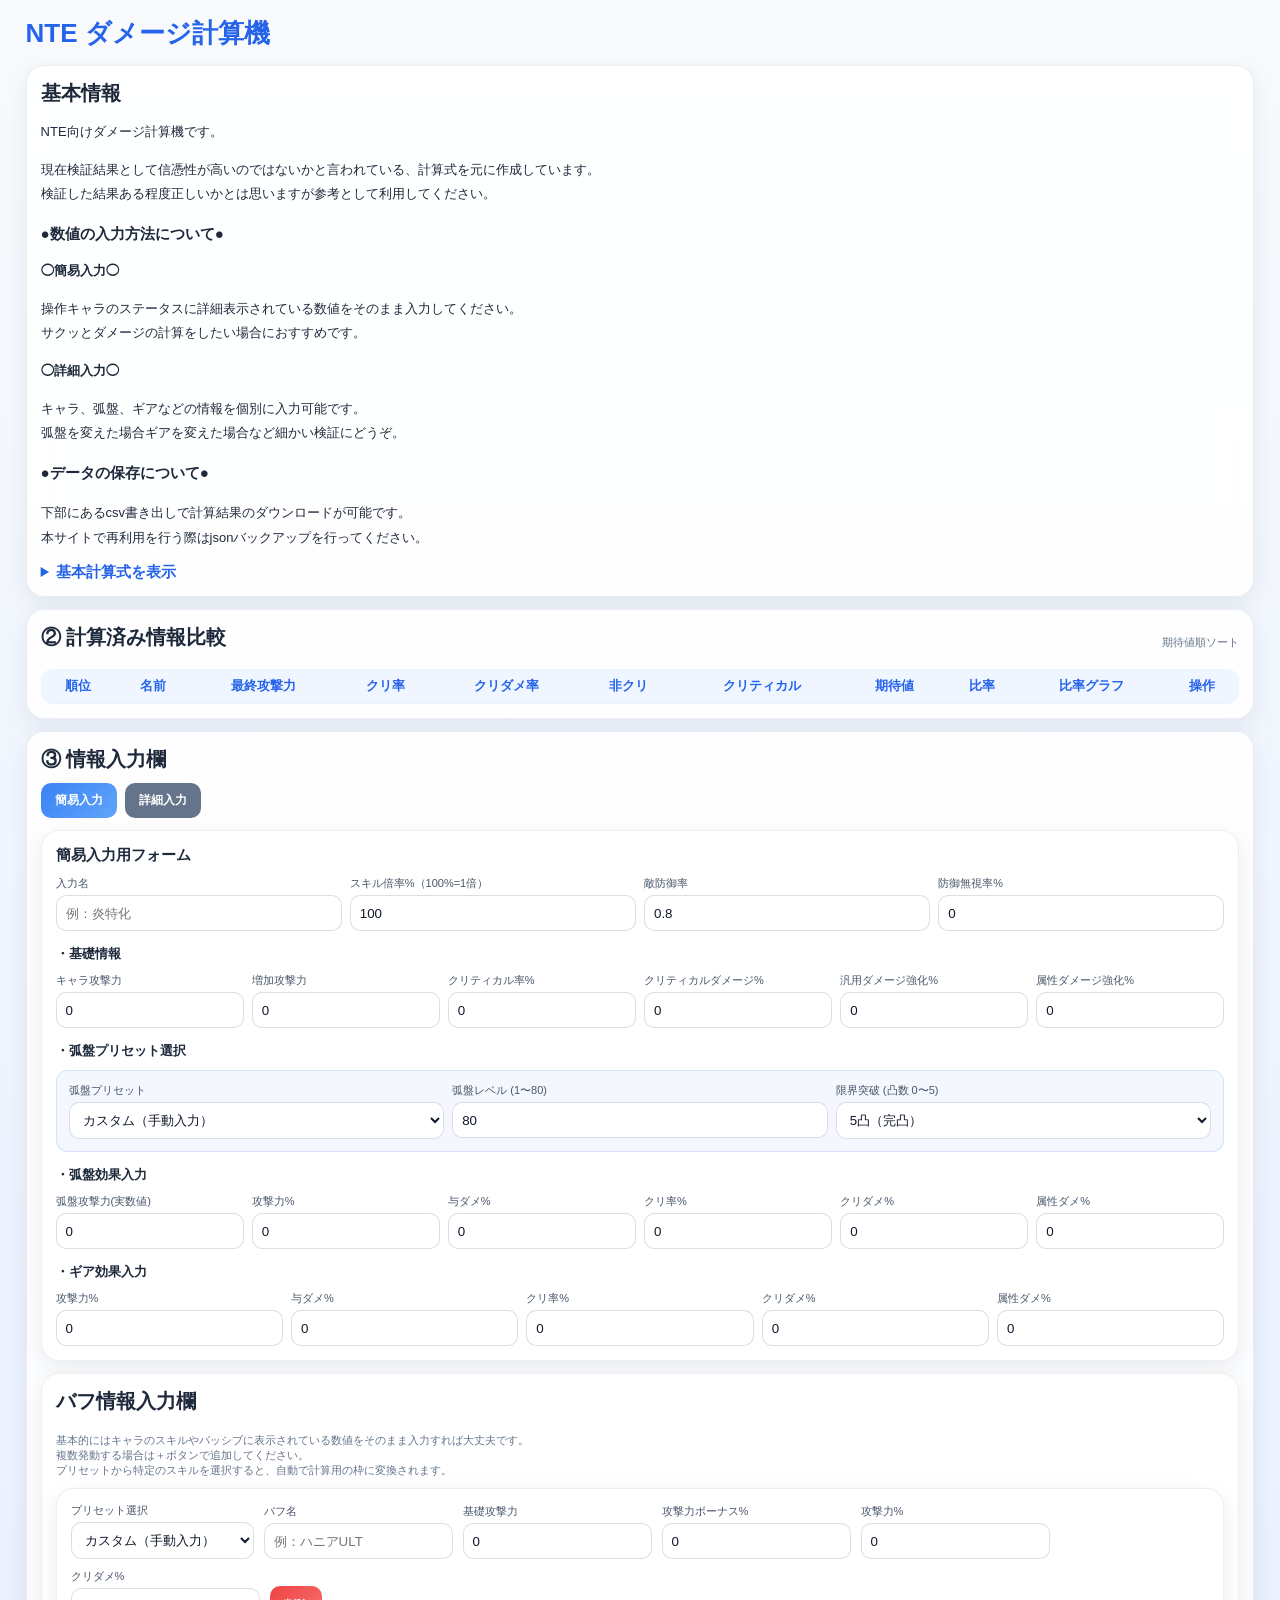
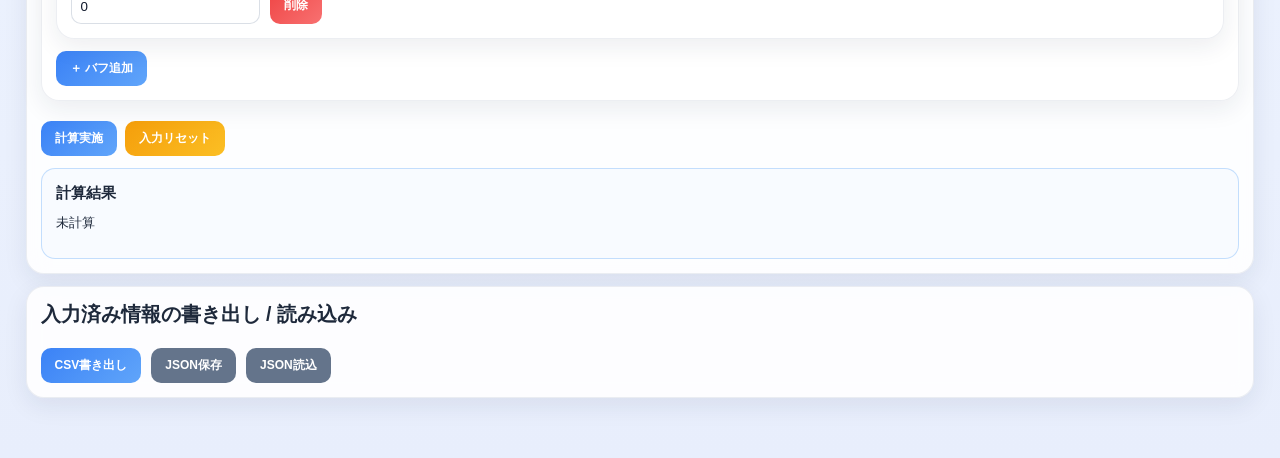
==== commit 961ab3cf: "Add files via upload" ====
--- a/index.html
+++ b/index.html
@@ -4,6 +4,7 @@
   <meta charset="UTF-8">
   <meta name="viewport" content="width=device-width, initial-scale=1.0">
   <title>NTE ダメージ計算機</title>
+  <!-- CSSファイルを読み込み -->
   <link rel="stylesheet" href="style.css">
 </head>
 <body>
@@ -70,6 +71,7 @@
       <button class="secondary" id="showDetailBtn" onclick="switchFormMode('detail')">詳細入力</button>
     </div>
 
+    <!-- 簡易入力フォーム -->
     <div id="simpleFormSection" class="card">
       <h3>簡易入力用フォーム</h3>
       <div class="grid grid-3">
@@ -97,8 +99,31 @@
         <label>属性ダメージ強化%<input type="number" id="simpleElementDamage" value="0"></label>
       </div>
 
+      <!-- ★簡易入力側に移植：弧盤プリセットUI -->
+      <h4 style="margin-top:14px">・弧盤プリセット選択</h4>
+      <div class="grid grid-3" style="background: rgba(37, 99, 235, 0.05); padding: 12px; border-radius: 12px; margin-bottom: 12px; border: 1px solid rgba(37, 99, 235, 0.15);">
+        <label>弧盤プリセット
+          <select id="arcPresetSelect" onchange="onArcPresetChange()"></select>
+        </label>
+        <label>弧盤レベル (1〜80)
+          <input type="number" id="arcLevel" value="80" min="1" max="80" oninput="onArcPresetChange()">
+        </label>
+        <label>限界突破 (凸数 0〜5)
+          <select id="arcTarget" onchange="onArcPresetChange()">
+            <option value="0">0凸</option>
+            <option value="1">1凸</option>
+            <option value="2">2凸</option>
+            <option value="3">3凸</option>
+            <option value="4">4凸</option>
+            <option value="5" selected>5凸（完凸）</option>
+          </select>
+        </label>
+      </div>
+
       <h4 style="margin-top:14px">・弧盤効果入力</h4>
       <div class="grid grid-3">
+        <!-- ★新設：プリセットから自動代入される攻撃力枠 -->
+        <label>弧盤攻撃力(実数値)<input type="number" id="simpleArcAtk" value="0"></label>
         <label>攻撃力%<input type="number" id="simpleArcAtkPercent" value="0"></label>
         <label>与ダメ%<input type="number" id="simpleArcDamage" value="0"></label>
         <label>クリ率%<input type="number" id="simpleArcCritRate" value="0"></label>
@@ -116,6 +141,7 @@
       </div>
     </div>
 
+    <!-- 詳細入力フォーム (Manual入力に戻しました) -->
     <div id="detailFormSection" class="card" style="display:none">
       <h3>詳細入力用フォーム</h3>
       <div style="margin-top:12px">
@@ -142,25 +168,6 @@
         </div>
 
         <h3>【弧盤】</h3>
-        <div class="grid grid-3" style="background: rgba(37, 99, 235, 0.05); padding: 12px; border-radius: 12px; margin-bottom: 12px; border: 1px solid rgba(37, 99, 235, 0.15);">
-          <label>弧盤プリセット
-            <select id="arcPresetSelect" onchange="onArcPresetChange()"></select>
-          </label>
-          <label>弧盤レベル (1〜80)
-            <input type="number" id="arcLevel" value="80" min="1" max="80" oninput="onArcPresetChange()">
-          </label>
-          <label>限界突破 (凸数 0〜5)
-            <select id="arcTarget" onchange="onArcPresetChange()">
-              <option value="0">0凸</option>
-              <option value="1">1凸</option>
-              <option value="2">2凸</option>
-              <option value="3">3凸</option>
-              <option value="4">4凸</option>
-              <option value="5" selected>5凸（完凸）</option>
-            </select>
-          </label>
-        </div>
-
         <h4>メイン効果</h4>
         <div class="grid grid-3">
           <label>攻撃力<input type="number" id="arcAtk" value="0"></label>
@@ -197,6 +204,7 @@
       </div>
     </div>
 
+    <!-- バフ情報入力欄 -->
     <div class="card">
       <div class="compact-title">
         <h2>バフ情報入力欄</h2>
@@ -224,6 +232,7 @@
     </div>
   </div>
 
+  <!-- 保存 / 読込 -->
   <div class="card">
     <div class="compact-title">
       <h2>入力済み情報の書き出し / 読み込み</h2>
@@ -237,6 +246,7 @@
   </div>
 </div>
 
+<!-- JavaScriptファイルを順番に読み込み -->
 <script src="data.js"></script>
 <script src="app.js"></script>
 </body>
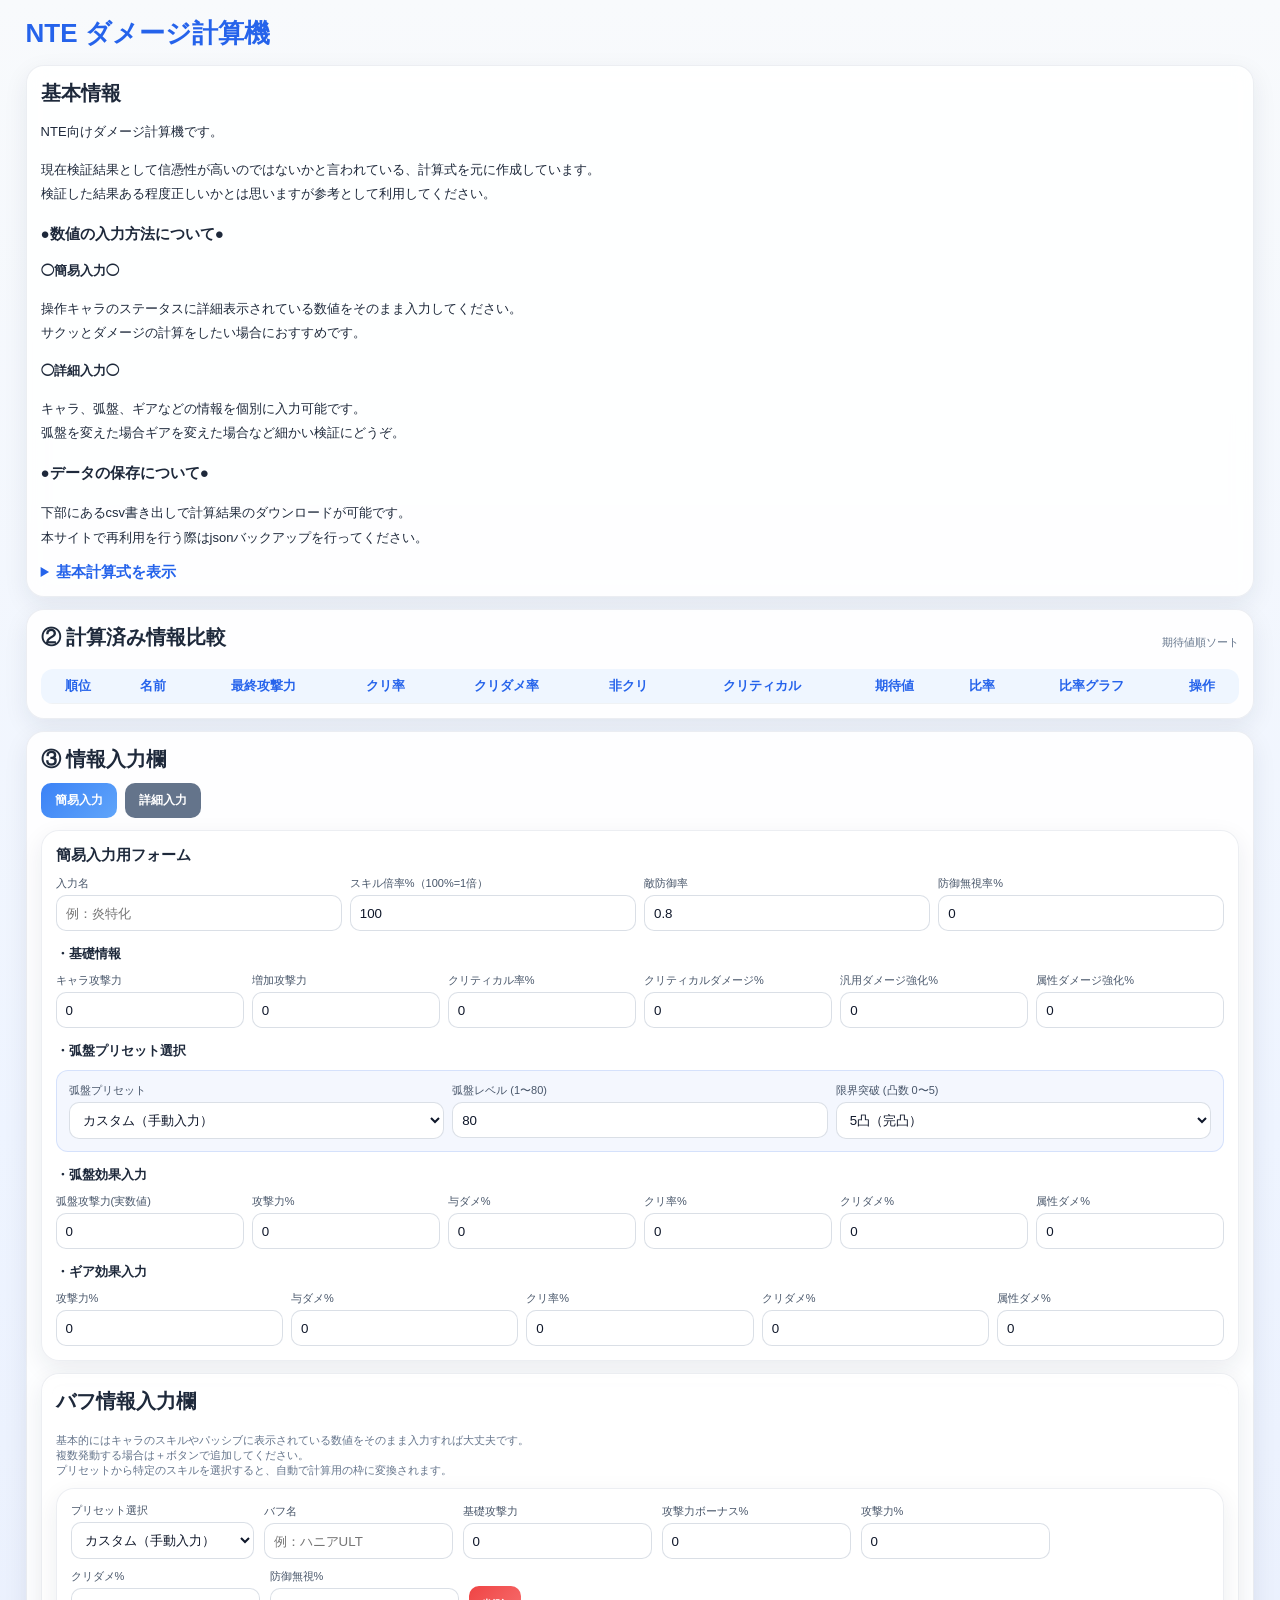
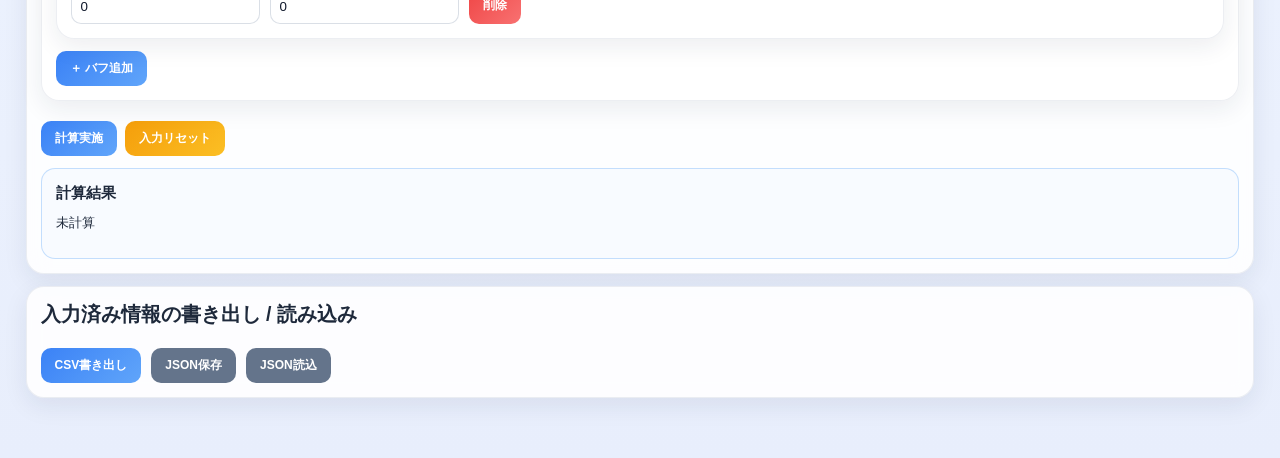
==== commit 8e1fc8b1: "Add files via upload" ====
--- a/index.html
+++ b/index.html
@@ -4,7 +4,6 @@
   <meta charset="UTF-8">
   <meta name="viewport" content="width=device-width, initial-scale=1.0">
   <title>NTE ダメージ計算機</title>
-  <!-- CSSファイルを読み込み -->
   <link rel="stylesheet" href="style.css">
 </head>
 <body>
@@ -71,7 +70,6 @@
       <button class="secondary" id="showDetailBtn" onclick="switchFormMode('detail')">詳細入力</button>
     </div>
 
-    <!-- 簡易入力フォーム -->
     <div id="simpleFormSection" class="card">
       <h3>簡易入力用フォーム</h3>
       <div class="grid grid-3">
@@ -99,7 +97,6 @@
         <label>属性ダメージ強化%<input type="number" id="simpleElementDamage" value="0"></label>
       </div>
 
-      <!-- ★簡易入力側に移植：弧盤プリセットUI -->
       <h4 style="margin-top:14px">・弧盤プリセット選択</h4>
       <div class="grid grid-3" style="background: rgba(37, 99, 235, 0.05); padding: 12px; border-radius: 12px; margin-bottom: 12px; border: 1px solid rgba(37, 99, 235, 0.15);">
         <label>弧盤プリセット
@@ -122,7 +119,6 @@
 
       <h4 style="margin-top:14px">・弧盤効果入力</h4>
       <div class="grid grid-3">
-        <!-- ★新設：プリセットから自動代入される攻撃力枠 -->
         <label>弧盤攻撃力(実数値)<input type="number" id="simpleArcAtk" value="0"></label>
         <label>攻撃力%<input type="number" id="simpleArcAtkPercent" value="0"></label>
         <label>与ダメ%<input type="number" id="simpleArcDamage" value="0"></label>
@@ -141,7 +137,6 @@
       </div>
     </div>
 
-    <!-- 詳細入力フォーム (Manual入力に戻しました) -->
     <div id="detailFormSection" class="card" style="display:none">
       <h3>詳細入力用フォーム</h3>
       <div style="margin-top:12px">
@@ -204,7 +199,6 @@
       </div>
     </div>
 
-    <!-- バフ情報入力欄 -->
     <div class="card">
       <div class="compact-title">
         <h2>バフ情報入力欄</h2>
@@ -232,7 +226,6 @@
     </div>
   </div>
 
-  <!-- 保存 / 読込 -->
   <div class="card">
     <div class="compact-title">
       <h2>入力済み情報の書き出し / 読み込み</h2>
@@ -246,7 +239,6 @@
   </div>
 </div>
 
-<!-- JavaScriptファイルを順番に読み込み -->
 <script src="data.js"></script>
 <script src="app.js"></script>
 </body>
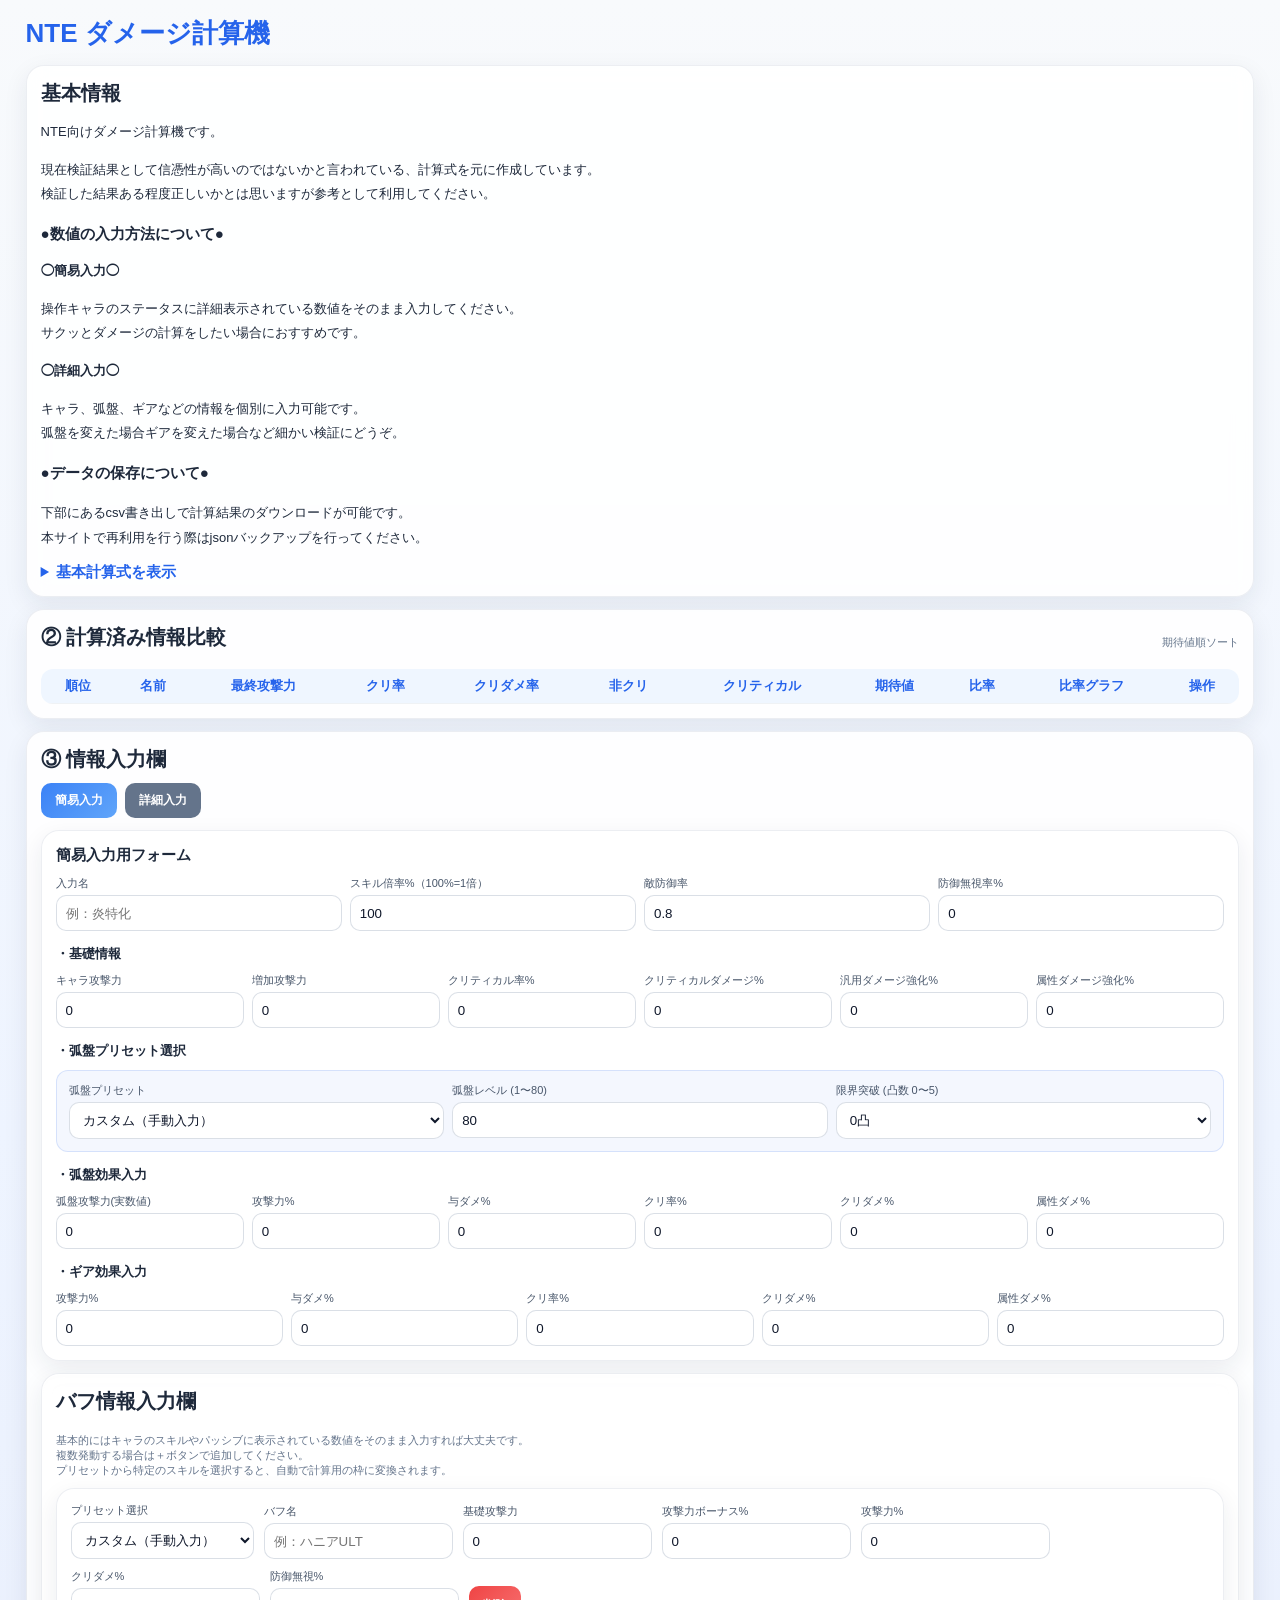
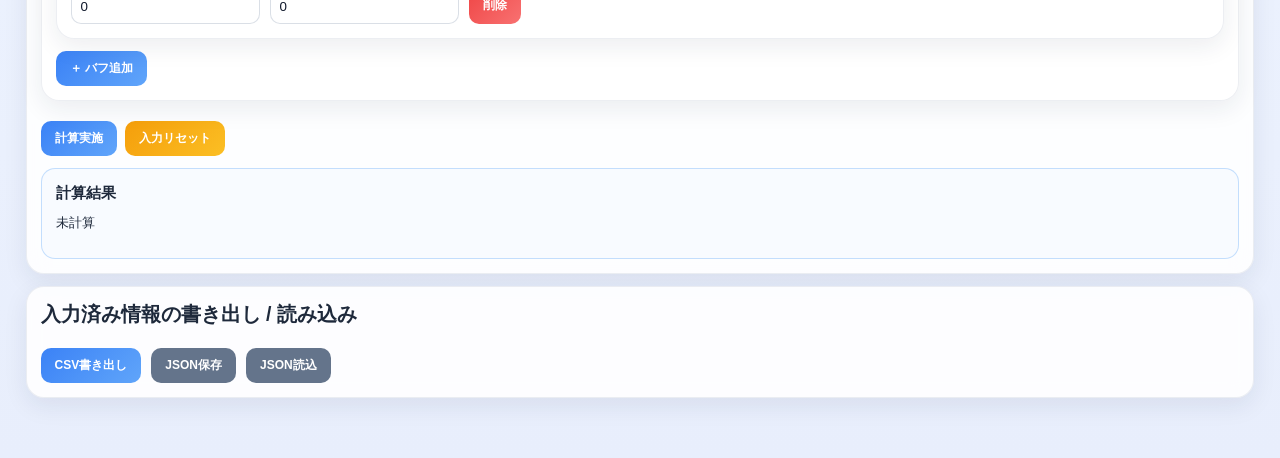
==== commit e7a88067: "Add files via upload" ====
--- a/index.html
+++ b/index.html
@@ -107,12 +107,12 @@
         </label>
         <label>限界突破 (凸数 0〜5)
           <select id="arcTarget" onchange="onArcPresetChange()">
-            <option value="0">0凸</option>
+            <option value="0" selected>0凸</option>
             <option value="1">1凸</option>
             <option value="2">2凸</option>
             <option value="3">3凸</option>
             <option value="4">4凸</option>
-            <option value="5" selected>5凸（完凸）</option>
+            <option value="5">5凸（完凸）</option>
           </select>
         </label>
       </div>
